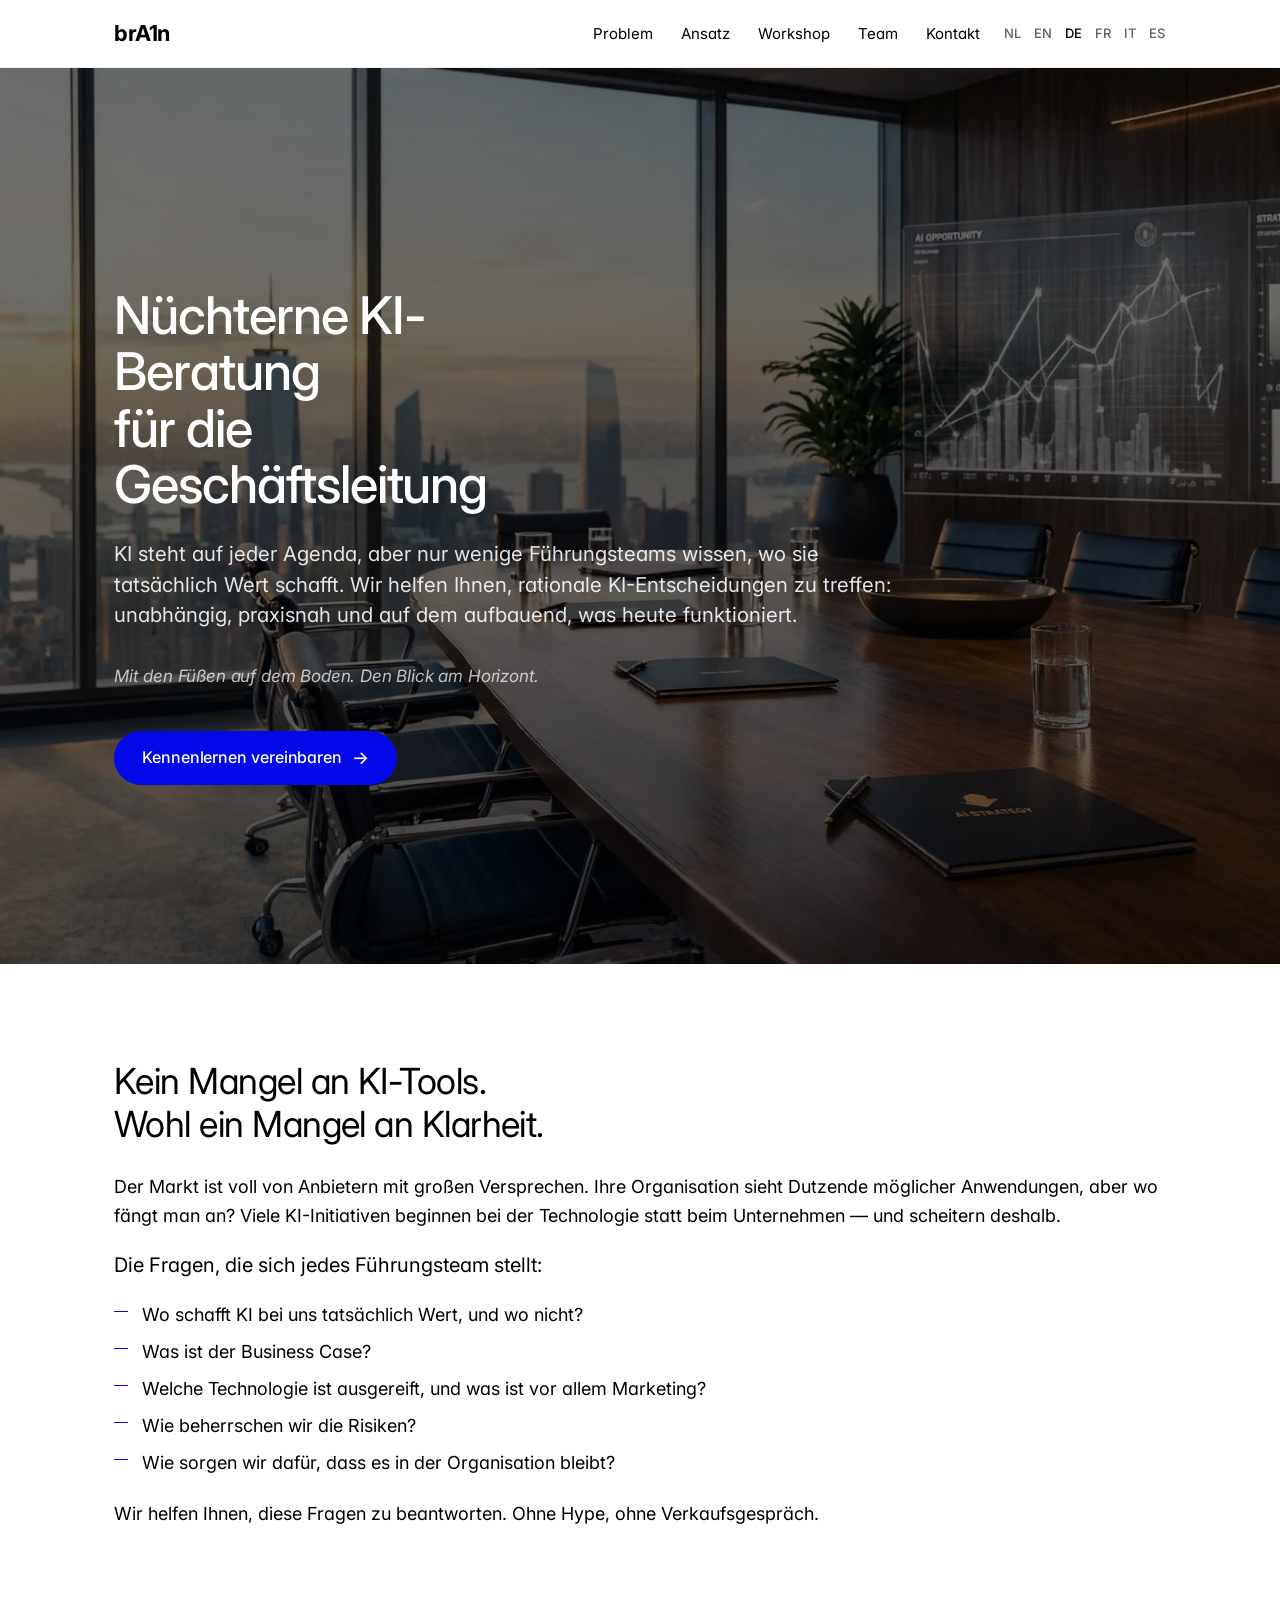
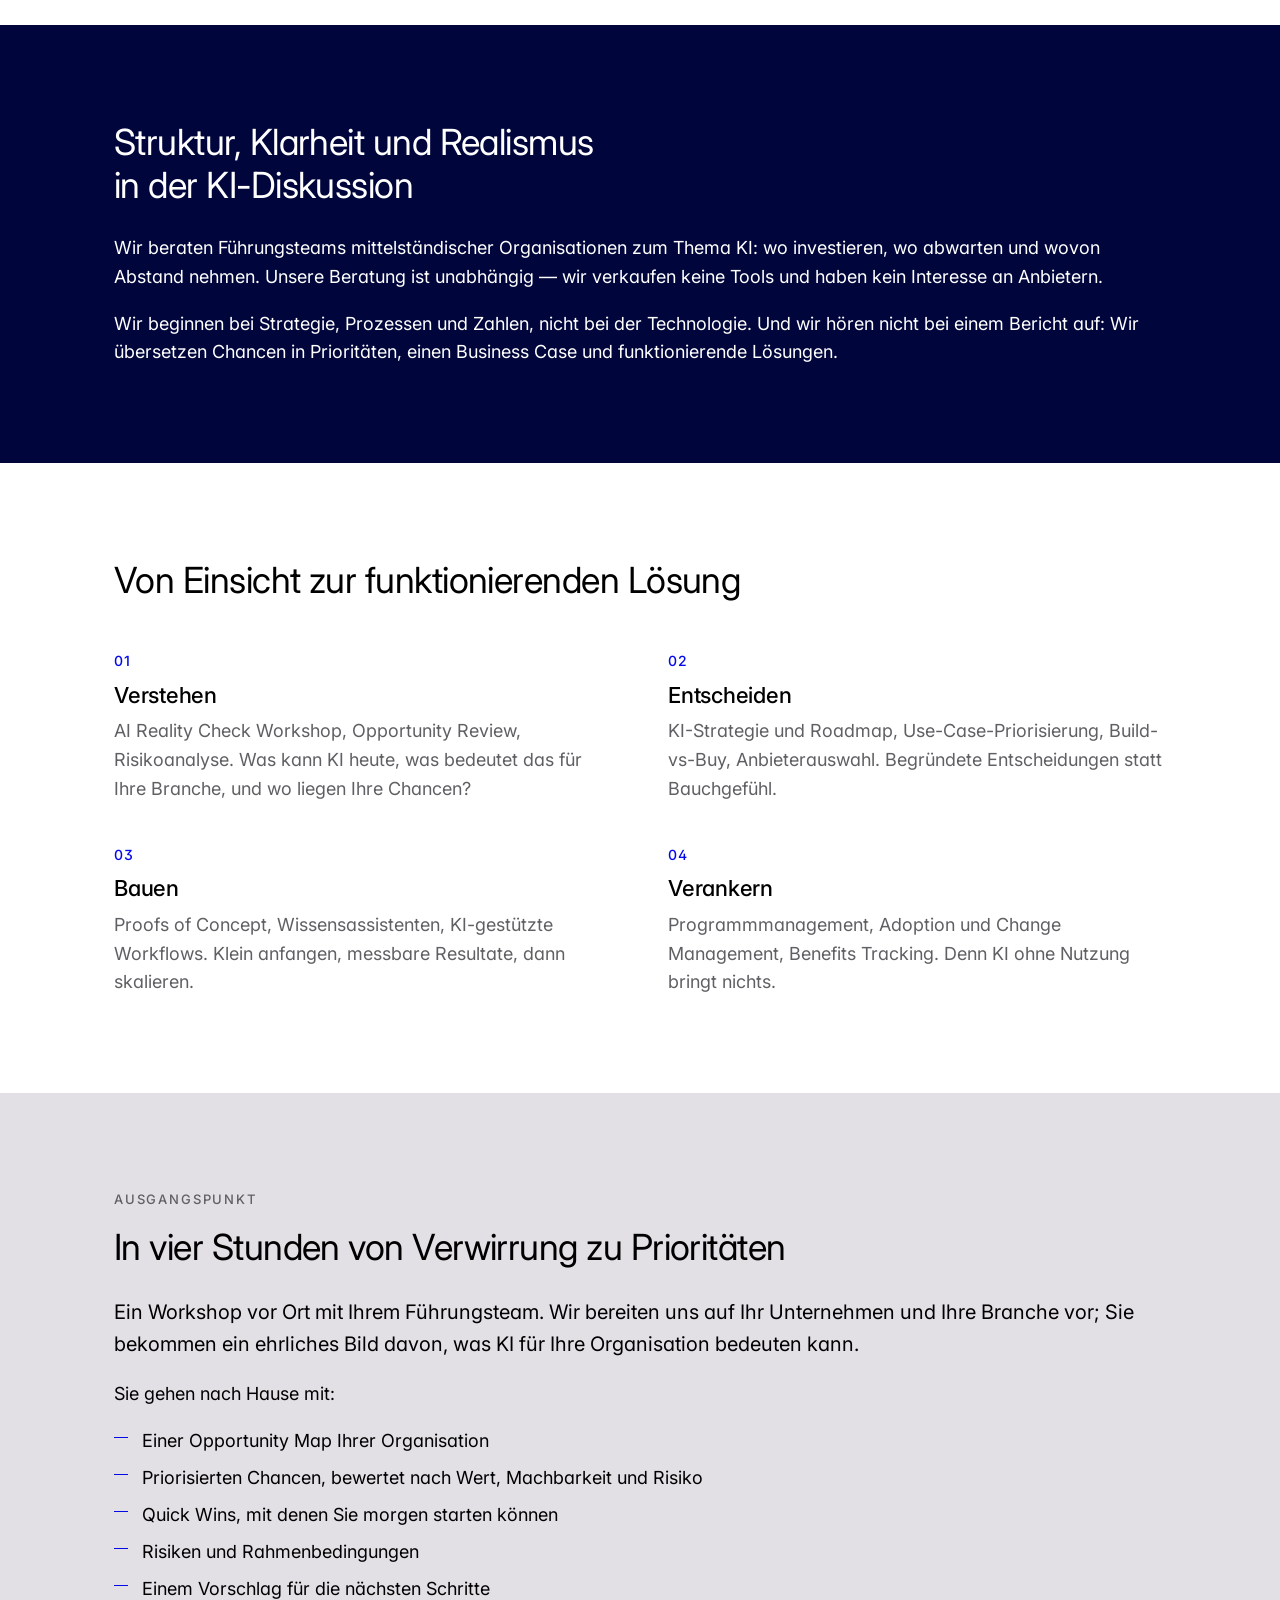
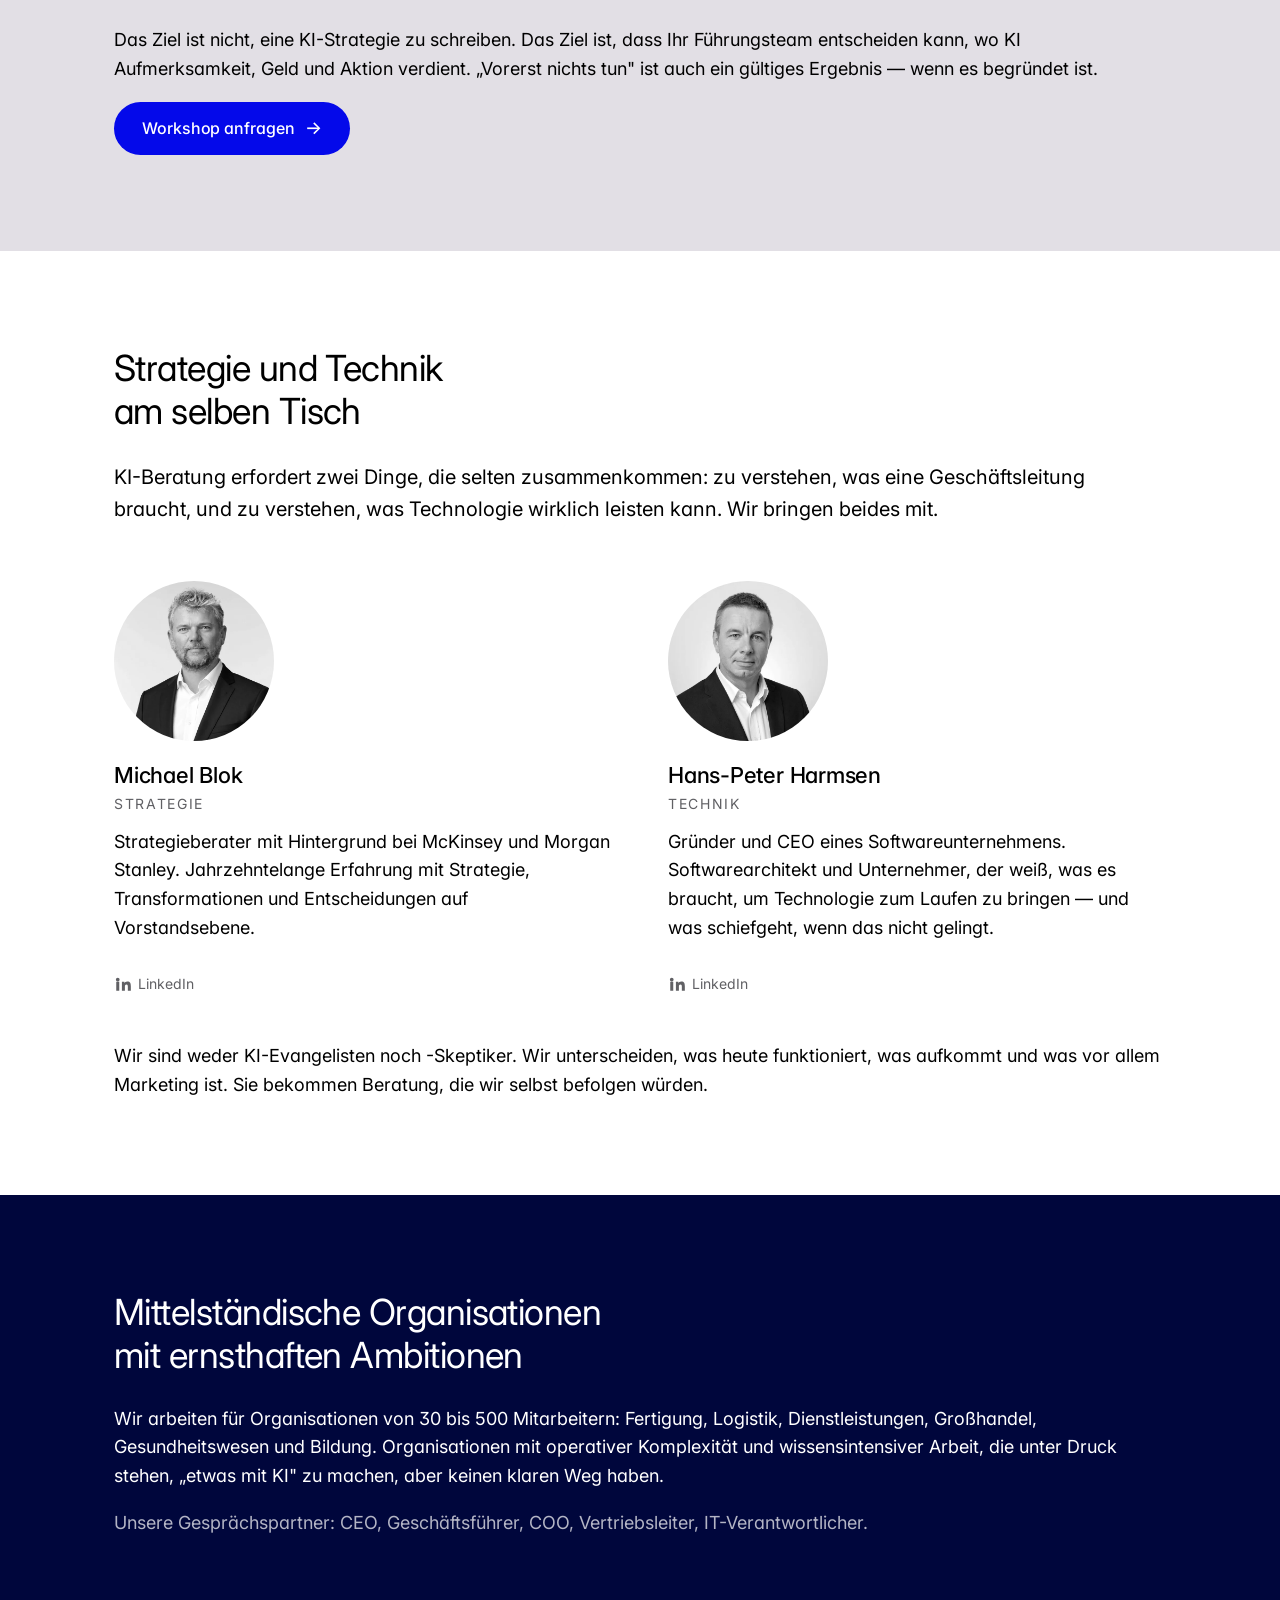
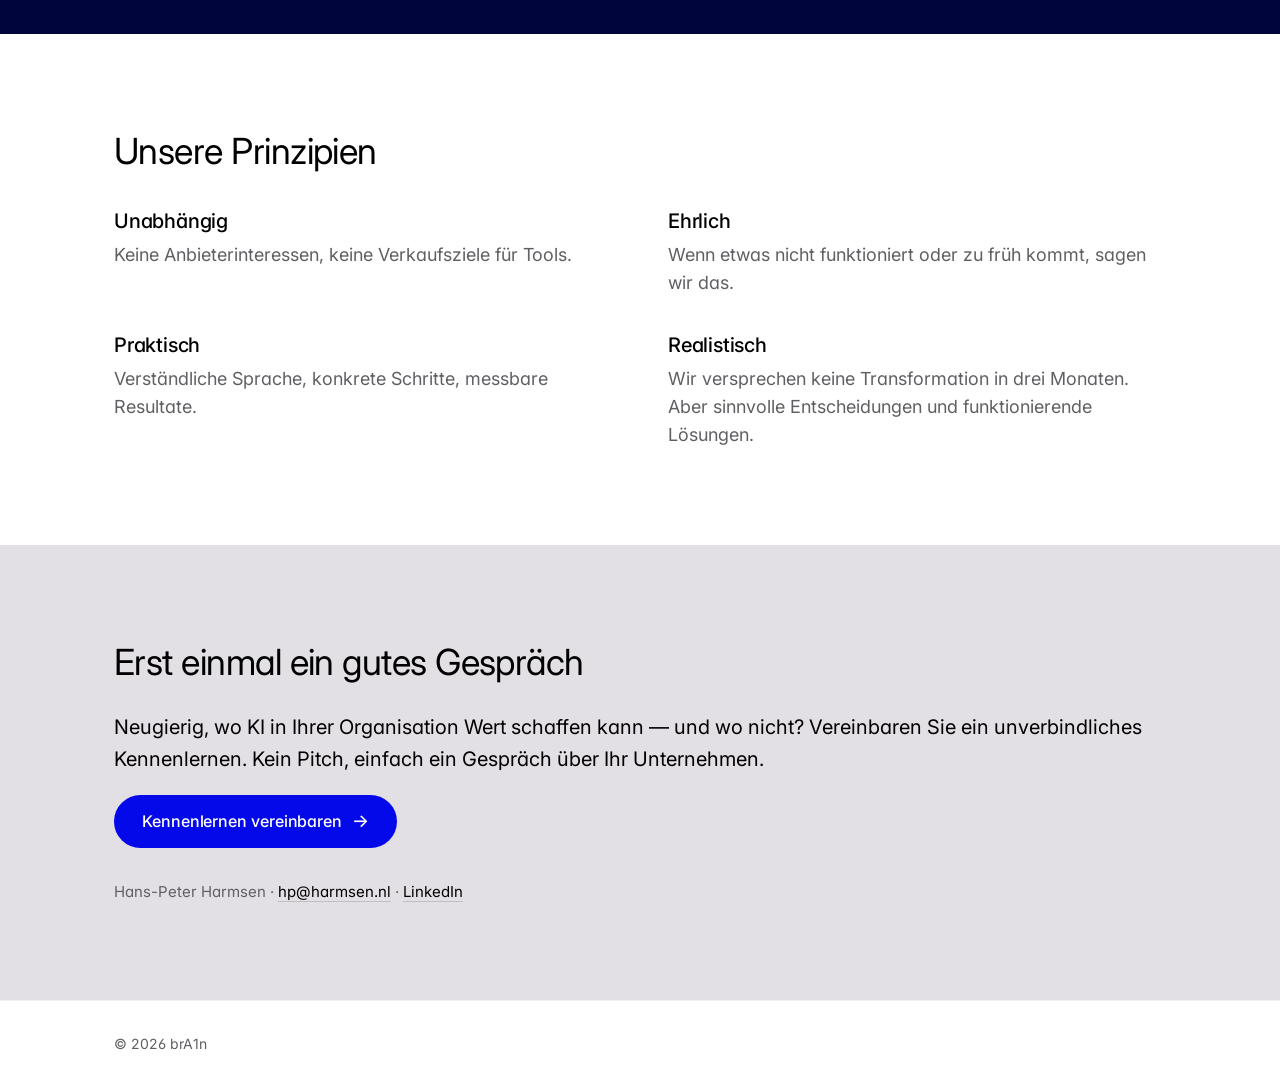
==== de/index.html @ b3b902a4 "i18n: voeg DE, FR, IT, ES talen toe - Vier nieuwe pagina's: /de/, /fr/, /it/, /es/ met volledige ver" ====
<!doctype html>
<html lang="de">
<head>
<meta charset="utf-8">
<meta name="viewport" content="width=device-width, initial-scale=1">
<title>brA1n — Nüchterne KI-Beratung für die Geschäftsleitung</title>
<meta name="description" content="brA1n hilft Führungsteams mittelständischer Organisationen, rationale KI-Entscheidungen zu treffen: unabhängig, praxisnah und auf dem aufbauend, was heute funktioniert.">

<meta property="og:title" content="brA1n — Nüchterne KI-Beratung für die Geschäftsleitung">
<meta property="og:description" content="Unabhängige KI-Beratung für mittelständische Organisationen. Mit den Füßen auf dem Boden. Den Blick am Horizont.">
<meta property="og:type" content="website">
<meta property="og:locale" content="de_DE">
<meta property="og:locale:alternate" content="nl_NL">
<meta property="og:locale:alternate" content="en_US">
<meta property="og:locale:alternate" content="fr_FR">
<meta property="og:locale:alternate" content="it_IT">
<meta property="og:locale:alternate" content="es_ES">
<link rel="canonical" href="https://hpharmsen.github.io/bra1n-website/de/">
<link rel="alternate" hreflang="nl" href="https://hpharmsen.github.io/bra1n-website/">
<link rel="alternate" hreflang="en" href="https://hpharmsen.github.io/bra1n-website/en/">
<link rel="alternate" hreflang="de" href="https://hpharmsen.github.io/bra1n-website/de/">
<link rel="alternate" hreflang="fr" href="https://hpharmsen.github.io/bra1n-website/fr/">
<link rel="alternate" hreflang="it" href="https://hpharmsen.github.io/bra1n-website/it/">
<link rel="alternate" hreflang="es" href="https://hpharmsen.github.io/bra1n-website/es/">
<link rel="alternate" hreflang="x-default" href="https://hpharmsen.github.io/bra1n-website/">

<link rel="preconnect" href="https://fonts.googleapis.com">
<link rel="preconnect" href="https://fonts.gstatic.com" crossorigin>
<link href="https://fonts.googleapis.com/css2?family=Inter:wght@400;500;700&display=swap" rel="stylesheet">

<link rel="stylesheet" href="../assets/css/style.css">
<link rel="icon" type="image/svg+xml" href="../assets/img/favicon.svg">
</head>
<body>

<header class="nav">
  <div class="nav__inner">
    <a class="nav__brand" href="#top">brA1n</a>
    <nav class="nav__links" aria-label="Hauptmenü">
      <a href="#problem">Problem</a>
      <a href="#ansatz">Ansatz</a>
      <a href="#workshop">Workshop</a>
      <a href="#team">Team</a>
      <a href="#kontakt">Kontakt</a>
    </nav>
    <div class="nav__lang" aria-label="Sprache">
      <a href="../">NL</a>
      <a href="../en/">EN</a>
      <span aria-current="true">DE</span>
      <a href="../fr/">FR</a>
      <a href="../it/">IT</a>
      <a href="../es/">ES</a>
    </div>
  </div>
</header>

<main id="top">

  <section class="hero">
    <picture class="hero__bg">
      <source srcset="../assets/img/hero.webp" type="image/webp">
      <img src="../assets/img/hero.jpg" alt="Boardroom mit Blick über die Stadt und KI-Dashboards an der Wand" fetchpriority="high">
    </picture>
    <div class="container">
      <h1 class="hero__title">Nüchterne KI-Beratung<br>für die Geschäftsleitung</h1>
      <p class="hero__lede">KI steht auf jeder Agenda, aber nur wenige Führungsteams wissen, wo sie tatsächlich Wert schafft. Wir helfen Ihnen, rationale KI-Entscheidungen zu treffen: unabhängig, praxisnah und auf dem aufbauend, was heute funktioniert.</p>
      <p class="hero__slogan"><em>Mit den Füßen auf dem Boden. Den Blick am Horizont.</em></p>
      <a class="btn btn--primary" href="mailto:hp@harmsen.nl?subject=Kennenlernen%20%C3%BCber%20brA1n%20Website">Kennenlernen vereinbaren</a>
    </div>
  </section>

  <section id="problem" class="section">
    <div class="container">
      <h2>Kein Mangel an KI-Tools.<br>Wohl ein Mangel an Klarheit.</h2>
      <p>Der Markt ist voll von Anbietern mit großen Versprechen. Ihre Organisation sieht Dutzende möglicher Anwendungen, aber wo fängt man an? Viele KI-Initiativen beginnen bei der Technologie statt beim Unternehmen — und scheitern deshalb.</p>
      <p class="lead">Die Fragen, die sich jedes Führungsteam stellt:</p>
      <ul class="check-list">
        <li>Wo schafft KI bei uns tatsächlich Wert, und wo nicht?</li>
        <li>Was ist der Business Case?</li>
        <li>Welche Technologie ist ausgereift, und was ist vor allem Marketing?</li>
        <li>Wie beherrschen wir die Risiken?</li>
        <li>Wie sorgen wir dafür, dass es in der Organisation bleibt?</li>
      </ul>
      <p>Wir helfen Ihnen, diese Fragen zu beantworten. Ohne Hype, ohne Verkaufsgespräch.</p>
    </div>
  </section>

  <section class="section section--dark">
    <div class="container">
      <h2>Struktur, Klarheit und Realismus<br>in der KI-Diskussion</h2>
      <p>Wir beraten Führungsteams mittelständischer Organisationen zum Thema KI: wo investieren, wo abwarten und wovon Abstand nehmen. Unsere Beratung ist unabhängig — wir verkaufen keine Tools und haben kein Interesse an Anbietern.</p>
      <p>Wir beginnen bei Strategie, Prozessen und Zahlen, nicht bei der Technologie. Und wir hören nicht bei einem Bericht auf: Wir übersetzen Chancen in Prioritäten, einen Business Case und funktionierende Lösungen.</p>
    </div>
  </section>

  <section id="ansatz" class="section">
    <div class="container">
      <h2>Von Einsicht zur funktionierenden Lösung</h2>
      <div class="phases">
        <div class="phase">
          <div class="phase__num">01</div>
          <h3>Verstehen</h3>
          <p>AI Reality Check Workshop, Opportunity Review, Risikoanalyse. Was kann KI heute, was bedeutet das für Ihre Branche, und wo liegen Ihre Chancen?</p>
        </div>
        <div class="phase">
          <div class="phase__num">02</div>
          <h3>Entscheiden</h3>
          <p>KI-Strategie und Roadmap, Use-Case-Priorisierung, Build-vs-Buy, Anbieterauswahl. Begründete Entscheidungen statt Bauchgefühl.</p>
        </div>
        <div class="phase">
          <div class="phase__num">03</div>
          <h3>Bauen</h3>
          <p>Proofs of Concept, Wissensassistenten, KI-gestützte Workflows. Klein anfangen, messbare Resultate, dann skalieren.</p>
        </div>
        <div class="phase">
          <div class="phase__num">04</div>
          <h3>Verankern</h3>
          <p>Programmmanagement, Adoption und Change Management, Benefits Tracking. Denn KI ohne Nutzung bringt nichts.</p>
        </div>
      </div>
    </div>
  </section>

  <section id="workshop" class="section section--soft">
    <div class="container">
      <p class="eyebrow">Ausgangspunkt</p>
      <h2>In vier Stunden von Verwirrung zu Prioritäten</h2>
      <p class="lead">Ein Workshop vor Ort mit Ihrem Führungsteam. Wir bereiten uns auf Ihr Unternehmen und Ihre Branche vor; Sie bekommen ein ehrliches Bild davon, was KI für Ihre Organisation bedeuten kann.</p>
      <p>Sie gehen nach Hause mit:</p>
      <ul class="check-list">
        <li>Einer Opportunity Map Ihrer Organisation</li>
        <li>Priorisierten Chancen, bewertet nach Wert, Machbarkeit und Risiko</li>
        <li>Quick Wins, mit denen Sie morgen starten können</li>
        <li>Risiken und Rahmenbedingungen</li>
        <li>Einem Vorschlag für die nächsten Schritte</li>
      </ul>
      <p>Das Ziel ist nicht, eine KI-Strategie zu schreiben. Das Ziel ist, dass Ihr Führungsteam entscheiden kann, wo KI Aufmerksamkeit, Geld und Aktion verdient. „Vorerst nichts tun" ist auch ein gültiges Ergebnis — wenn es begründet ist.</p>
      <a class="btn btn--primary" href="mailto:hp@harmsen.nl?subject=AI%20Reality%20Check%20Workshop%20Anfrage">Workshop anfragen</a>
    </div>
  </section>

  <section id="team" class="section">
    <div class="container">
      <h2>Strategie und Technik<br>am selben Tisch</h2>
      <p class="lead">KI-Beratung erfordert zwei Dinge, die selten zusammenkommen: zu verstehen, was eine Geschäftsleitung braucht, und zu verstehen, was Technologie wirklich leisten kann. Wir bringen beides mit.</p>

      <div class="team">
        <article class="person">
          <picture>
            <source srcset="../assets/img/michael.webp" type="image/webp">
            <img src="../assets/img/michael.jpg" alt="Porträt von Michael Blok" loading="lazy" width="600" height="600">
          </picture>
          <h3>Michael Blok</h3>
          <p class="person__role">Strategie</p>
          <p>Strategieberater mit Hintergrund bei McKinsey und Morgan Stanley. Jahrzehntelange Erfahrung mit Strategie, Transformationen und Entscheidungen auf Vorstandsebene.</p>
          <a class="linkedin" href="https://www.linkedin.com/in/michael-b-5817b/" aria-label="LinkedIn von Michael Blok" rel="noopener">
            <svg viewBox="0 0 24 24" width="20" height="20" aria-hidden="true"><path fill="currentColor" d="M4.98 3.5a2.5 2.5 0 1 1 0 5 2.5 2.5 0 0 1 0-5zM3 9h4v12H3V9zm7 0h3.8v1.7h.06c.53-1 1.84-2.05 3.79-2.05 4.05 0 4.8 2.66 4.8 6.13V21h-4v-5.46c0-1.3-.02-2.97-1.81-2.97-1.82 0-2.1 1.42-2.1 2.88V21h-4V9z"/></svg>
            LinkedIn
          </a>
        </article>

        <article class="person">
          <picture>
            <source srcset="../assets/img/hp.webp" type="image/webp">
            <img src="../assets/img/hp.jpg" alt="Porträt von Hans-Peter Harmsen" loading="lazy" width="600" height="600">
          </picture>
          <h3>Hans-Peter Harmsen</h3>
          <p class="person__role">Technik</p>
          <p>Gründer und CEO eines Softwareunternehmens. Softwarearchitekt und Unternehmer, der weiß, was es braucht, um Technologie zum Laufen zu bringen — und was schiefgeht, wenn das nicht gelingt.</p>
          <a class="linkedin" href="https://www.linkedin.com/in/hpharmsen" aria-label="LinkedIn von Hans-Peter Harmsen" rel="noopener">
            <svg viewBox="0 0 24 24" width="20" height="20" aria-hidden="true"><path fill="currentColor" d="M4.98 3.5a2.5 2.5 0 1 1 0 5 2.5 2.5 0 0 1 0-5zM3 9h4v12H3V9zm7 0h3.8v1.7h.06c.53-1 1.84-2.05 3.79-2.05 4.05 0 4.8 2.66 4.8 6.13V21h-4v-5.46c0-1.3-.02-2.97-1.81-2.97-1.82 0-2.1 1.42-2.1 2.88V21h-4V9z"/></svg>
            LinkedIn
          </a>
        </article>
      </div>

      <p>Wir sind weder KI-Evangelisten noch -Skeptiker. Wir unterscheiden, was heute funktioniert, was aufkommt und was vor allem Marketing ist. Sie bekommen Beratung, die wir selbst befolgen würden.</p>
    </div>
  </section>

  <section class="section section--dark">
    <div class="container">
      <h2>Mittelständische Organisationen<br>mit ernsthaften Ambitionen</h2>
      <p>Wir arbeiten für Organisationen von 30 bis 500 Mitarbeitern: Fertigung, Logistik, Dienstleistungen, Großhandel, Gesundheitswesen und Bildung. Organisationen mit operativer Komplexität und wissensintensiver Arbeit, die unter Druck stehen, „etwas mit KI" zu machen, aber keinen klaren Weg haben.</p>
      <p class="muted">Unsere Gesprächspartner: CEO, Geschäftsführer, COO, Vertriebsleiter, IT-Verantwortlicher.</p>
    </div>
  </section>

  <section class="section">
    <div class="container">
      <h2>Unsere Prinzipien</h2>
      <dl class="principles">
        <div>
          <dt>Unabhängig</dt>
          <dd>Keine Anbieterinteressen, keine Verkaufsziele für Tools.</dd>
        </div>
        <div>
          <dt>Ehrlich</dt>
          <dd>Wenn etwas nicht funktioniert oder zu früh kommt, sagen wir das.</dd>
        </div>
        <div>
          <dt>Praktisch</dt>
          <dd>Verständliche Sprache, konkrete Schritte, messbare Resultate.</dd>
        </div>
        <div>
          <dt>Realistisch</dt>
          <dd>Wir versprechen keine Transformation in drei Monaten. Aber sinnvolle Entscheidungen und funktionierende Lösungen.</dd>
        </div>
      </dl>
    </div>
  </section>

  <section id="kontakt" class="section section--soft">
    <div class="container">
      <h2>Erst einmal ein gutes Gespräch</h2>
      <p class="lead">Neugierig, wo KI in Ihrer Organisation Wert schaffen kann — und wo nicht? Vereinbaren Sie ein unverbindliches Kennenlernen. Kein Pitch, einfach ein Gespräch über Ihr Unternehmen.</p>
      <a class="btn btn--primary" href="mailto:hp@harmsen.nl?subject=Kennenlernen%20%C3%BCber%20brA1n%20Website">Kennenlernen vereinbaren</a>
      <p class="contact-line">
        Hans-Peter Harmsen
        · <a href="mailto:hp@harmsen.nl">hp@harmsen.nl</a>
        · <a href="https://www.linkedin.com/in/hpharmsen" rel="noopener">LinkedIn</a>
      </p>
    </div>
  </section>

</main>

<footer class="footer">
  <div class="container">
    <span>&copy; <span id="year">2026</span> brA1n</span>
  </div>
</footer>

<script src="../assets/js/main.js" defer></script>
</body>
</html>
---- assets/css/style.css ----
/* === Tokens (afgeleid uit keystone.ai) === */
:root {
  --surface: #ffffff;
  --surface-soft: #e2dfe5;
  --surface-dark: #00063c;
  --surface-accent-soft: #e5eafa;

  --text: #000000;
  --text-subtle: #606064;
  --text-weak: #8e8e91;
  --text-on-dark: #ffffff;

  --accent: #0409ea;
  --accent-hover: #00063c;

  --container-max: 1100px;
  --gutter: 24px;
  --section-vpad: 96px;
  --section-vpad-mobile: 56px;
}

/* === Reset === */
*, *::before, *::after { box-sizing: border-box; }
html { -webkit-text-size-adjust: 100%; scroll-behavior: smooth; scroll-padding-top: 80px; overflow-x: hidden; }
body { margin: 0; overflow-x: hidden; }
img, picture, svg { display: block; max-width: 100%; height: auto; }
a { color: inherit; }
ul, dl { margin: 0; padding: 0; }
ul { list-style: none; }

/* === Base typografie === */
body {
  font-family: "Inter", system-ui, -apple-system, "Segoe UI", Roboto, sans-serif;
  font-size: 18px;
  line-height: 1.6;
  color: var(--text);
  background: var(--surface);
  font-feature-settings: "ss01", "cv11";
  -webkit-font-smoothing: antialiased;
  text-rendering: optimizeLegibility;
}

h1, h2, h3 {
  margin: 0 0 .5em;
  letter-spacing: -0.01em;
}

h1 {
  font-size: clamp(36px, 5.2vw, 52px);
  line-height: 1.08;
  font-weight: 500;
  letter-spacing: -0.02em;
}

h2 {
  font-size: clamp(28px, 3.4vw, 36px);
  line-height: 1.2;
  font-weight: 400;
  letter-spacing: -0.015em;
  margin-bottom: .75em;
}

h3 {
  font-size: 22px;
  line-height: 1.3;
  font-weight: 500;
}

p { margin: 0 0 1em; }
p:last-child { margin-bottom: 0; }

.lead { font-size: 20px; color: var(--text); }
.muted { color: var(--text-subtle); }
.eyebrow {
  font-size: 13px;
  font-weight: 500;
  letter-spacing: .14em;
  text-transform: uppercase;
  color: var(--text-subtle);
  margin: 0 0 16px;
}

a { color: var(--accent); text-decoration: none; transition: color .15s ease; }
a:hover { color: var(--accent-hover); }
a:focus-visible { outline: 2px solid var(--accent); outline-offset: 3px; border-radius: 2px; }

/* === Layout === */
.container {
  max-width: var(--container-max);
  margin: 0 auto;
  padding: 0 var(--gutter);
}

/* === Nav === */
.nav {
  position: sticky;
  top: 0;
  background: rgba(255,255,255,0.92);
  backdrop-filter: saturate(160%) blur(10px);
  -webkit-backdrop-filter: saturate(160%) blur(10px);
  border-bottom: 1px solid rgba(0,0,0,0.06);
  z-index: 100;
}
.nav__inner {
  max-width: var(--container-max);
  margin: 0 auto;
  padding: 16px var(--gutter);
  display: flex;
  align-items: center;
  gap: 24px;
}
.nav__brand {
  font-size: 22px;
  font-weight: 700;
  color: var(--text);
  letter-spacing: -0.02em;
}
.nav__brand:hover { color: var(--accent); }
.nav__links {
  display: flex;
  gap: 28px;
  margin-left: auto;
  font-size: 15px;
}
.nav__links a {
  color: var(--text);
  font-weight: 400;
}
.nav__links a:hover { color: var(--accent); }
.nav__lang {
  display: flex;
  align-items: center;
  gap: 12px;
  font-size: 13px;
  color: var(--text-subtle);
  font-weight: 500;
  letter-spacing: .04em;
}
.nav__lang [aria-current="true"] { color: var(--text); }
.nav__lang a { color: var(--text-subtle); }
.nav__lang a:hover { color: var(--accent); }

@media (max-width: 480px) {
  .nav__lang { gap: 8px; font-size: 12px; }
}

@media (max-width: 720px) {
  .nav__links { display: none; }
  .nav__lang { margin-left: auto; }
}

/* === Hero === */
.hero {
  position: relative;
  isolation: isolate;
  color: var(--text-on-dark);
  padding: clamp(140px, 18vw, 220px) 0 clamp(120px, 14vw, 180px);
  overflow: hidden;
  background: var(--surface-dark);
}
.hero__bg {
  position: absolute;
  inset: 0;
  z-index: -2;
  display: block;
}
.hero__bg img {
  width: 100%;
  height: 100%;
  object-fit: cover;
  display: block;
}
.hero::after {
  content: "";
  position: absolute;
  inset: 0;
  z-index: -1;
  background: linear-gradient(180deg, rgba(0,0,0,0.55) 0%, rgba(0,0,0,0.65) 100%);
}
.hero .container { position: relative; }
.hero__title {
  max-width: 14ch;
  color: var(--text-on-dark);
}
.hero__lede {
  font-size: clamp(18px, 1.6vw, 22px);
  line-height: 1.5;
  color: rgba(255,255,255,0.88);
  max-width: 60ch;
  margin-top: 24px;
}
.hero__slogan {
  font-size: 17px;
  color: rgba(255,255,255,0.72);
  margin-top: 32px;
}
.hero__slogan em {
  font-style: italic;
  letter-spacing: -0.01em;
}
.hero .btn { margin-top: 24px; }
.hero .btn--primary:hover {
  background: var(--text-on-dark);
  color: var(--surface-dark);
}

/* === Sections === */
.section {
  padding: var(--section-vpad) 0;
}
@media (max-width: 720px) {
  .section { padding: var(--section-vpad-mobile) 0; }
}

.section--soft {
  background: var(--surface-soft);
}
.section--dark {
  background: var(--surface-dark);
  color: var(--text-on-dark);
}
.section--dark .muted { color: rgba(255,255,255,0.7); }
.section--dark a { color: var(--text-on-dark); border-bottom: 1px solid rgba(255,255,255,0.4); }
.section--dark a:hover { color: var(--text-on-dark); border-bottom-color: var(--text-on-dark); }

/* === Buttons === */
.btn {
  display: inline-flex;
  align-items: center;
  gap: 10px;
  padding: 14px 28px;
  border-radius: 999px;
  font-size: 16px;
  font-weight: 500;
  letter-spacing: -0.005em;
  transition: background-color .15s ease, color .15s ease, transform .15s ease;
  white-space: nowrap;
}
.btn--primary {
  background: var(--accent);
  color: var(--text-on-dark);
}
.btn--primary:hover {
  background: var(--accent-hover);
  color: var(--text-on-dark);
  transform: translateY(-1px);
}
.btn::after {
  content: "→";
  font-size: 18px;
  line-height: 1;
}

/* === Lists === */
.check-list {
  margin: 16px 0 24px;
  display: grid;
  gap: 10px;
}
.check-list li {
  position: relative;
  padding-left: 28px;
  line-height: 1.5;
}
.check-list li::before {
  content: "";
  position: absolute;
  left: 0;
  top: .55em;
  width: 14px;
  height: 1.5px;
  background: var(--accent);
}
.section--dark .check-list li::before { background: var(--text-on-dark); }

/* === Phases === */
.phases {
  margin-top: 48px;
  display: grid;
  grid-template-columns: repeat(2, 1fr);
  gap: 40px 56px;
}
@media (max-width: 720px) {
  .phases { grid-template-columns: 1fr; gap: 32px; }
}
.phase__num {
  font-size: 14px;
  font-weight: 500;
  color: var(--accent);
  letter-spacing: .08em;
  margin-bottom: 8px;
}
.phase h3 { margin-bottom: 8px; }
.phase p { color: var(--text-subtle); }

/* === Team === */
.team {
  display: grid;
  grid-template-columns: 1fr 1fr;
  gap: 56px;
  margin: 56px 0 40px;
}
@media (max-width: 720px) {
  .team { grid-template-columns: 1fr; gap: 48px; }
}
.person picture { display: block; width: 160px; height: 160px; margin-bottom: 20px; }
.person img {
  width: 160px;
  height: 160px;
  border-radius: 50%;
  object-fit: cover;
  filter: grayscale(100%) contrast(1.02);
  transition: filter .25s ease;
}
.person:hover img { filter: grayscale(0%); }
.person h3 { margin-bottom: 4px; }
.person__role {
  color: var(--text-subtle);
  font-size: 14px;
  letter-spacing: .12em;
  text-transform: uppercase;
  margin-bottom: 12px;
}
.linkedin {
  display: inline-flex;
  align-items: center;
  gap: 6px;
  margin-top: 12px;
  font-size: 14px;
  color: var(--text-subtle);
}
.linkedin:hover { color: var(--accent); }
.linkedin svg { width: 18px; height: 18px; }

/* === Principles === */
.principles {
  margin-top: 32px;
  display: grid;
  grid-template-columns: repeat(2, 1fr);
  gap: 32px 56px;
}
@media (max-width: 720px) {
  .principles { grid-template-columns: 1fr; gap: 28px; }
}
.principles dt {
  font-weight: 500;
  font-size: 20px;
  margin-bottom: 4px;
  letter-spacing: -0.01em;
}
.principles dd {
  margin: 0;
  color: var(--text-subtle);
  line-height: 1.55;
}

/* === Contact line === */
.contact-line {
  margin-top: 32px;
  color: var(--text-subtle);
  font-size: 15px;
}
.contact-line a { color: var(--text); border-bottom: 1px solid rgba(0,0,0,0.15); }
.contact-line a:hover { color: var(--accent); border-bottom-color: var(--accent); }

/* === Footer === */
.footer {
  background: var(--surface);
  border-top: 1px solid rgba(0,0,0,0.06);
  padding: 32px 0;
  font-size: 14px;
  color: var(--text-subtle);
}
.footer .container {
  display: flex;
  justify-content: space-between;
  align-items: center;
  gap: 16px;
}
.footer a { color: var(--text-subtle); }
.footer a:hover { color: var(--accent); }

/* === Reduced motion === */
@media (prefers-reduced-motion: reduce) {
  *, *::before, *::after { animation: none !important; transition: none !important; scroll-behavior: auto !important; }
}
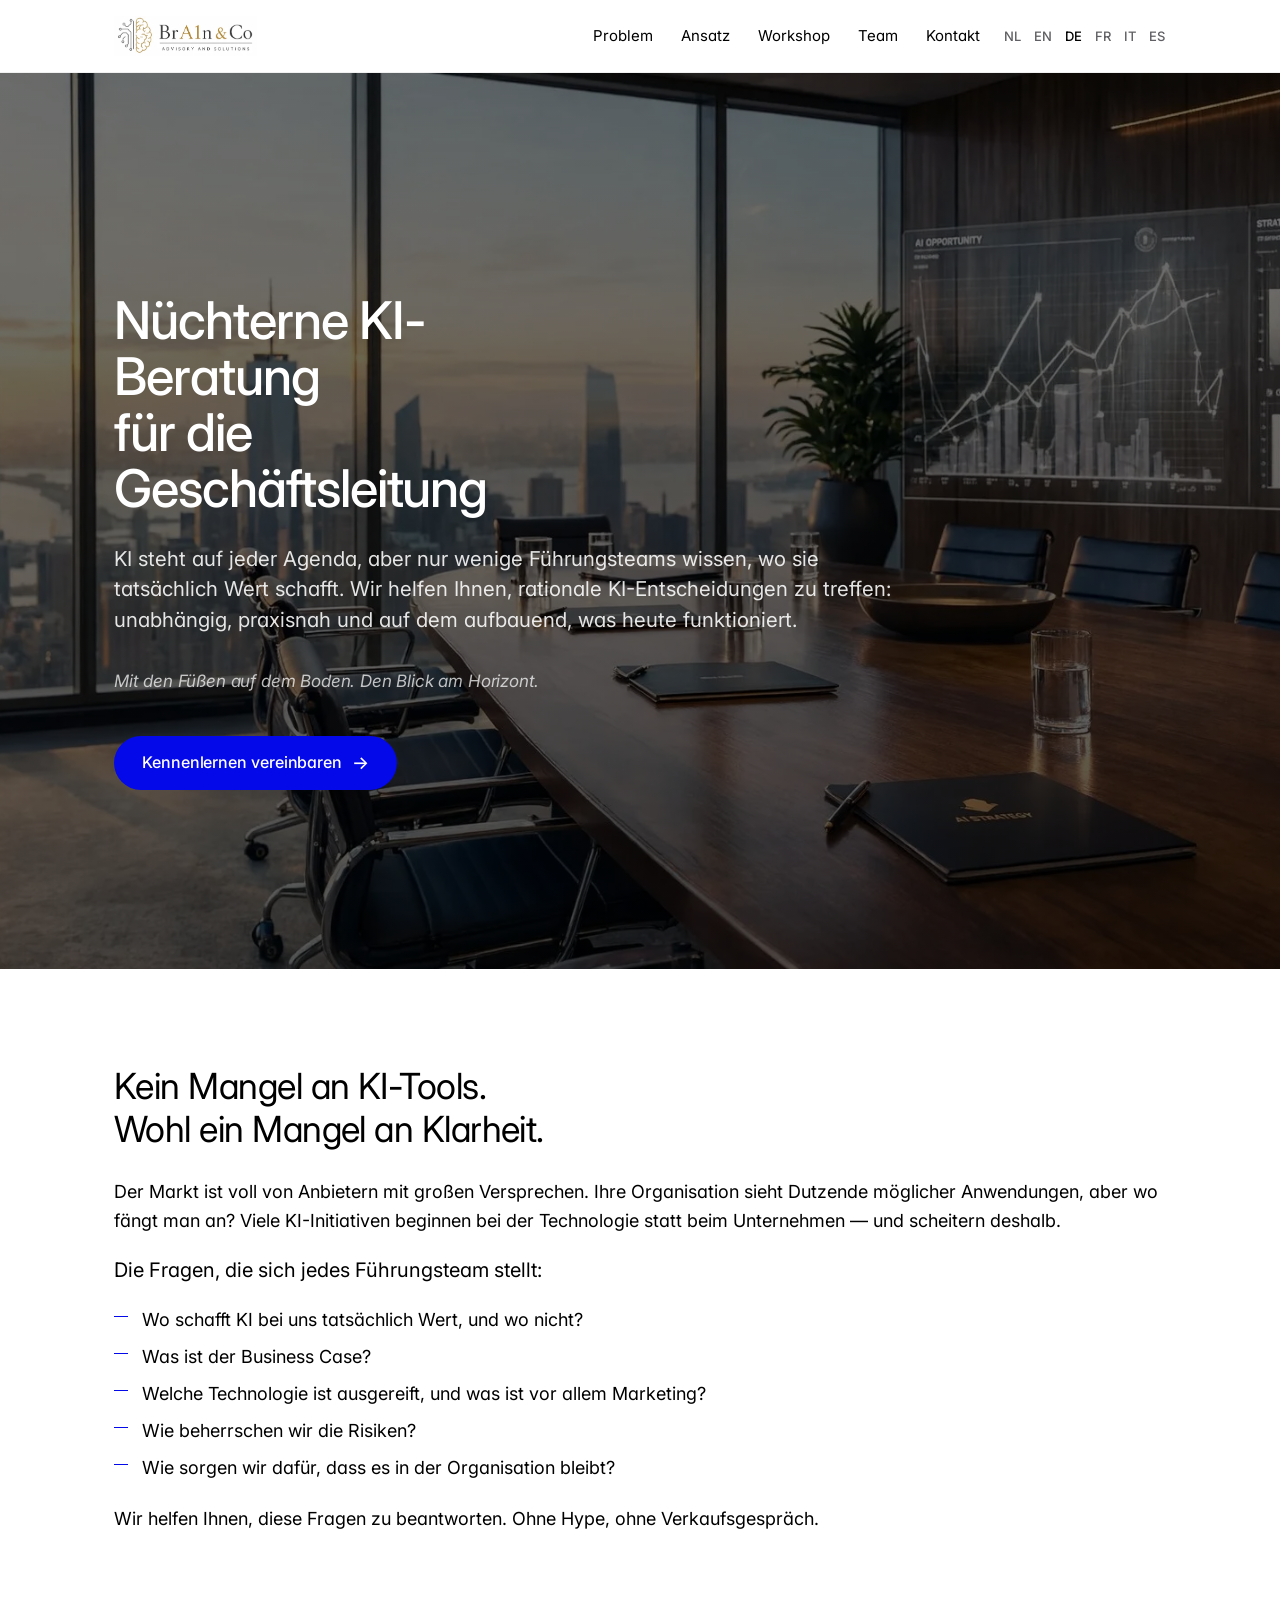
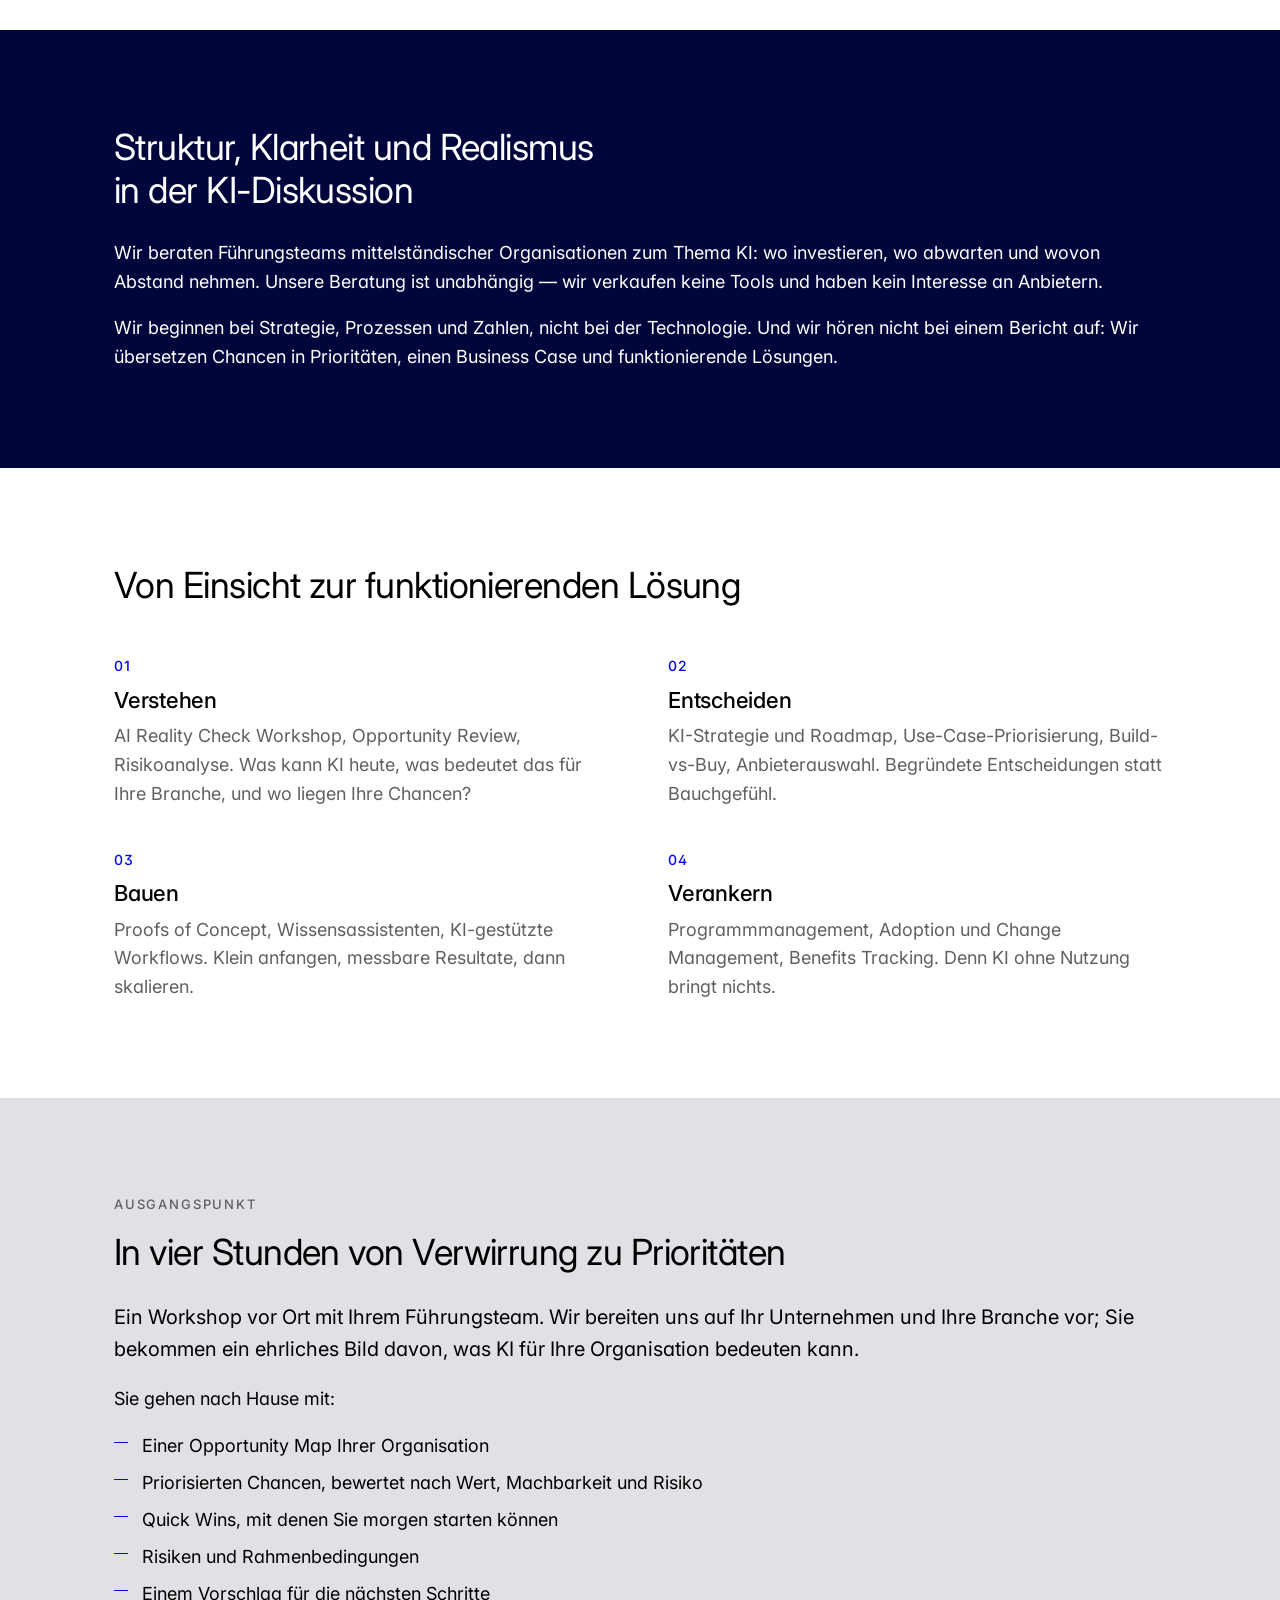
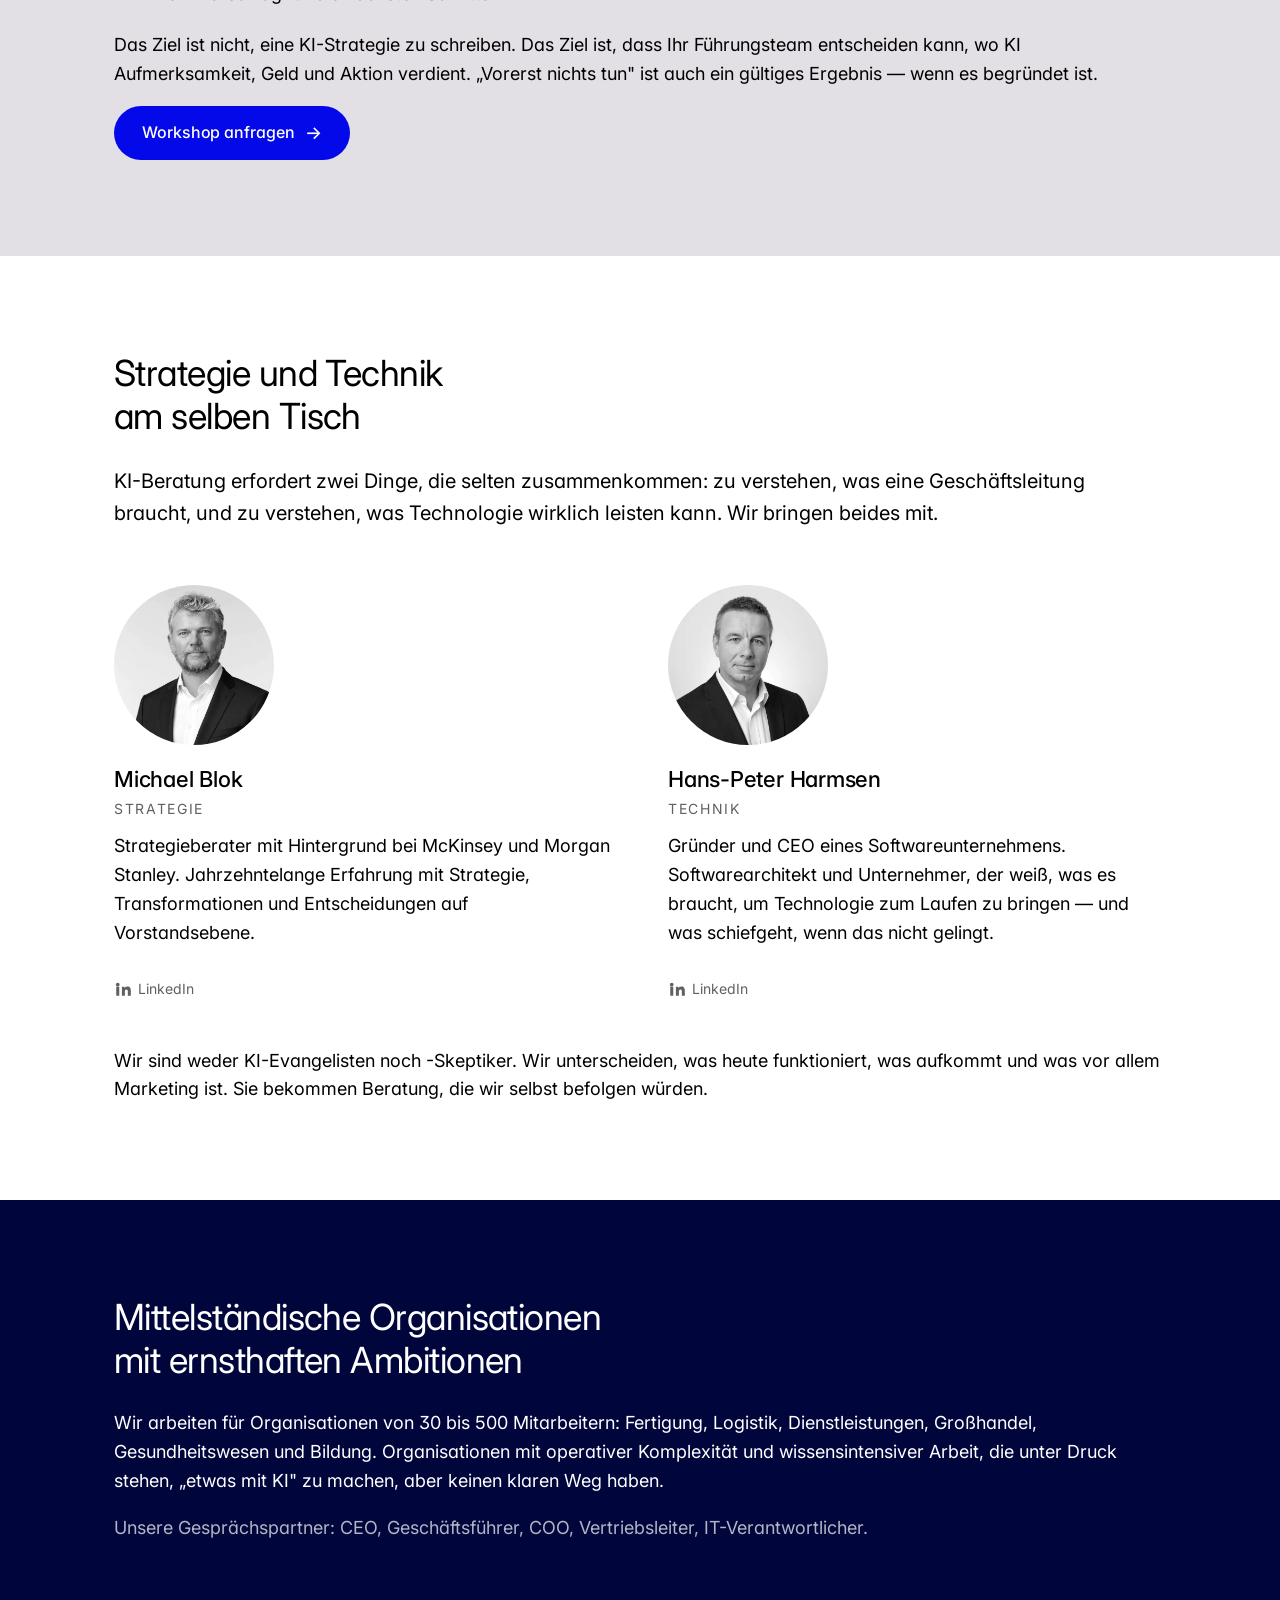
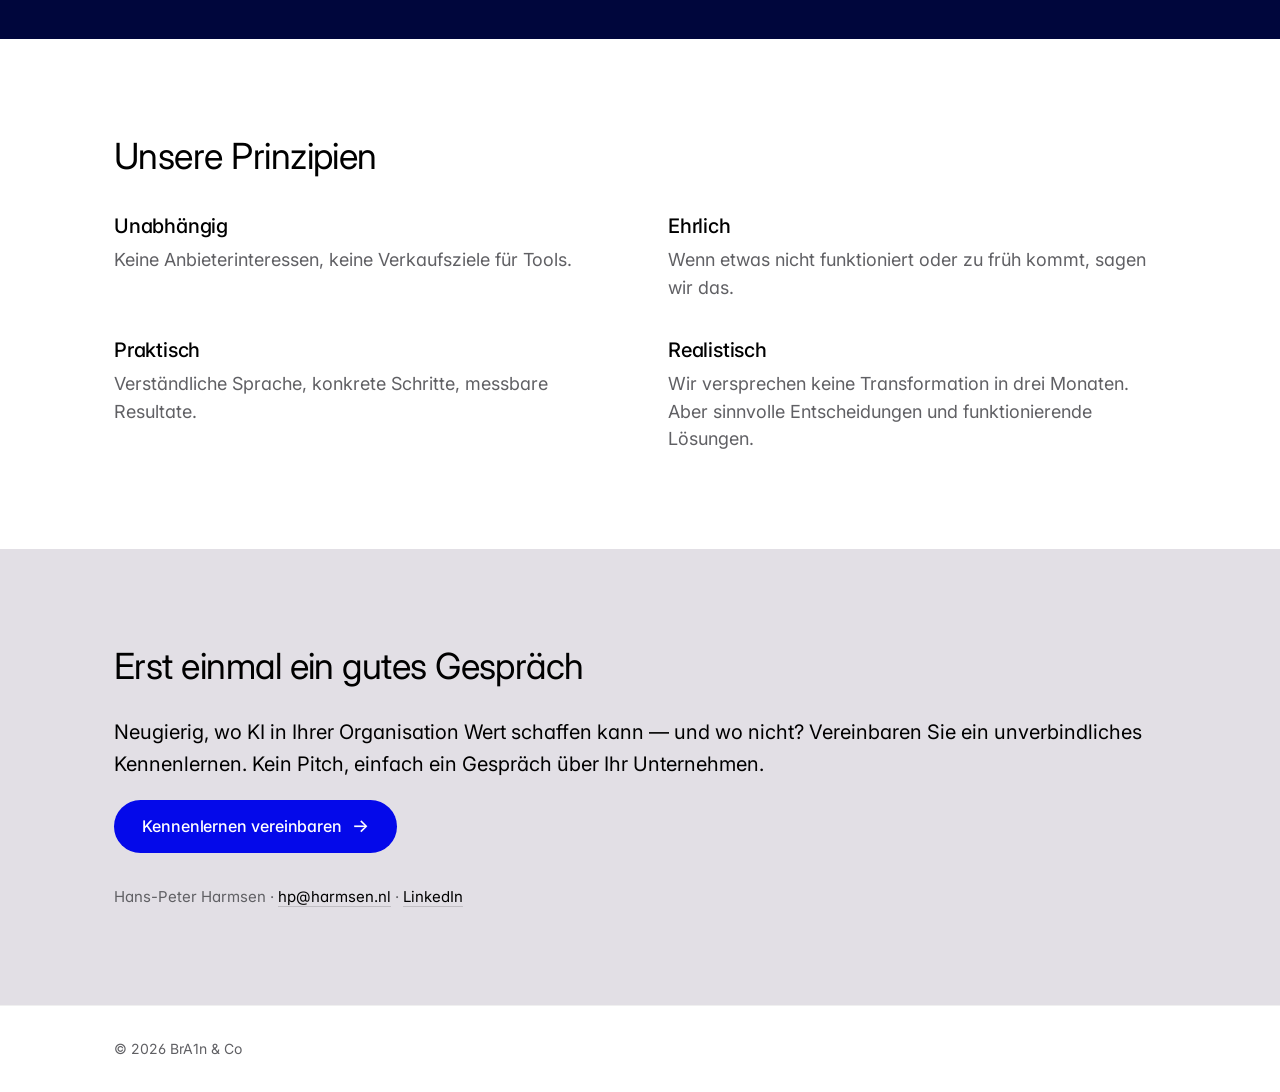
==== commit 0d2ce126: "Branding: BrA1n & Co met logo in nav - Naamwijziging brA1n -> BrA1n & Co in alle 6 talen, titles, OG" ====
--- a/de/index.html
+++ b/de/index.html
@@ -3,10 +3,10 @@
 <head>
 <meta charset="utf-8">
 <meta name="viewport" content="width=device-width, initial-scale=1">
-<title>brA1n — Nüchterne KI-Beratung für die Geschäftsleitung</title>
-<meta name="description" content="brA1n hilft Führungsteams mittelständischer Organisationen, rationale KI-Entscheidungen zu treffen: unabhängig, praxisnah und auf dem aufbauend, was heute funktioniert.">
-
-<meta property="og:title" content="brA1n — Nüchterne KI-Beratung für die Geschäftsleitung">
+<title>BrA1n &amp; Co — Nüchterne KI-Beratung für die Geschäftsleitung</title>
+<meta name="description" content="BrA1n &amp; Co hilft Führungsteams mittelständischer Organisationen, rationale KI-Entscheidungen zu treffen: unabhängig, praxisnah und auf dem aufbauend, was heute funktioniert.">
+
+<meta property="og:title" content="BrA1n &amp; Co — Nüchterne KI-Beratung für die Geschäftsleitung">
 <meta property="og:description" content="Unabhängige KI-Beratung für mittelständische Organisationen. Mit den Füßen auf dem Boden. Den Blick am Horizont.">
 <meta property="og:type" content="website">
 <meta property="og:locale" content="de_DE">
@@ -35,7 +35,12 @@
 
 <header class="nav">
   <div class="nav__inner">
-    <a class="nav__brand" href="#top">brA1n</a>
+    <a class="nav__brand" href="#top" aria-label="BrA1n &amp; Co — nach oben">
+      <picture>
+        <source srcset="../assets/img/logo.webp" type="image/webp">
+        <img src="../assets/img/logo.png" alt="BrA1n &amp; Co" height="40" width="143">
+      </picture>
+    </a>
     <nav class="nav__links" aria-label="Hauptmenü">
       <a href="#problem">Problem</a>
       <a href="#ansatz">Ansatz</a>
@@ -65,7 +70,7 @@
       <h1 class="hero__title">Nüchterne KI-Beratung<br>für die Geschäftsleitung</h1>
       <p class="hero__lede">KI steht auf jeder Agenda, aber nur wenige Führungsteams wissen, wo sie tatsächlich Wert schafft. Wir helfen Ihnen, rationale KI-Entscheidungen zu treffen: unabhängig, praxisnah und auf dem aufbauend, was heute funktioniert.</p>
       <p class="hero__slogan"><em>Mit den Füßen auf dem Boden. Den Blick am Horizont.</em></p>
-      <a class="btn btn--primary" href="mailto:hp@harmsen.nl?subject=Kennenlernen%20%C3%BCber%20brA1n%20Website">Kennenlernen vereinbaren</a>
+      <a class="btn btn--primary" href="mailto:hp@harmsen.nl?subject=Kennenlernen%20%C3%BCber%20BrA1n%20%26%20Co%20Website">Kennenlernen vereinbaren</a>
     </div>
   </section>
 
@@ -214,7 +219,7 @@
     <div class="container">
       <h2>Erst einmal ein gutes Gespräch</h2>
       <p class="lead">Neugierig, wo KI in Ihrer Organisation Wert schaffen kann — und wo nicht? Vereinbaren Sie ein unverbindliches Kennenlernen. Kein Pitch, einfach ein Gespräch über Ihr Unternehmen.</p>
-      <a class="btn btn--primary" href="mailto:hp@harmsen.nl?subject=Kennenlernen%20%C3%BCber%20brA1n%20Website">Kennenlernen vereinbaren</a>
+      <a class="btn btn--primary" href="mailto:hp@harmsen.nl?subject=Kennenlernen%20%C3%BCber%20BrA1n%20%26%20Co%20Website">Kennenlernen vereinbaren</a>
       <p class="contact-line">
         Hans-Peter Harmsen
         · <a href="mailto:hp@harmsen.nl">hp@harmsen.nl</a>
@@ -227,7 +232,7 @@
 
 <footer class="footer">
   <div class="container">
-    <span>&copy; <span id="year">2026</span> brA1n</span>
+    <span>&copy; <span id="year">2026</span> BrA1n &amp; Co</span>
   </div>
 </footer>
 
--- a/assets/css/style.css
+++ b/assets/css/style.css
@@ -110,12 +110,20 @@
   gap: 24px;
 }
 .nav__brand {
-  font-size: 22px;
-  font-weight: 700;
-  color: var(--text);
-  letter-spacing: -0.02em;
-}
-.nav__brand:hover { color: var(--accent); }
+  display: inline-flex;
+  align-items: center;
+  line-height: 0;
+}
+.nav__brand img, .nav__brand picture {
+  display: block;
+  height: 40px;
+  width: auto;
+}
+.nav__brand:hover { opacity: .82; }
+
+@media (max-width: 480px) {
+  .nav__brand img { height: 32px; }
+}
 .nav__links {
   display: flex;
   gap: 28px;
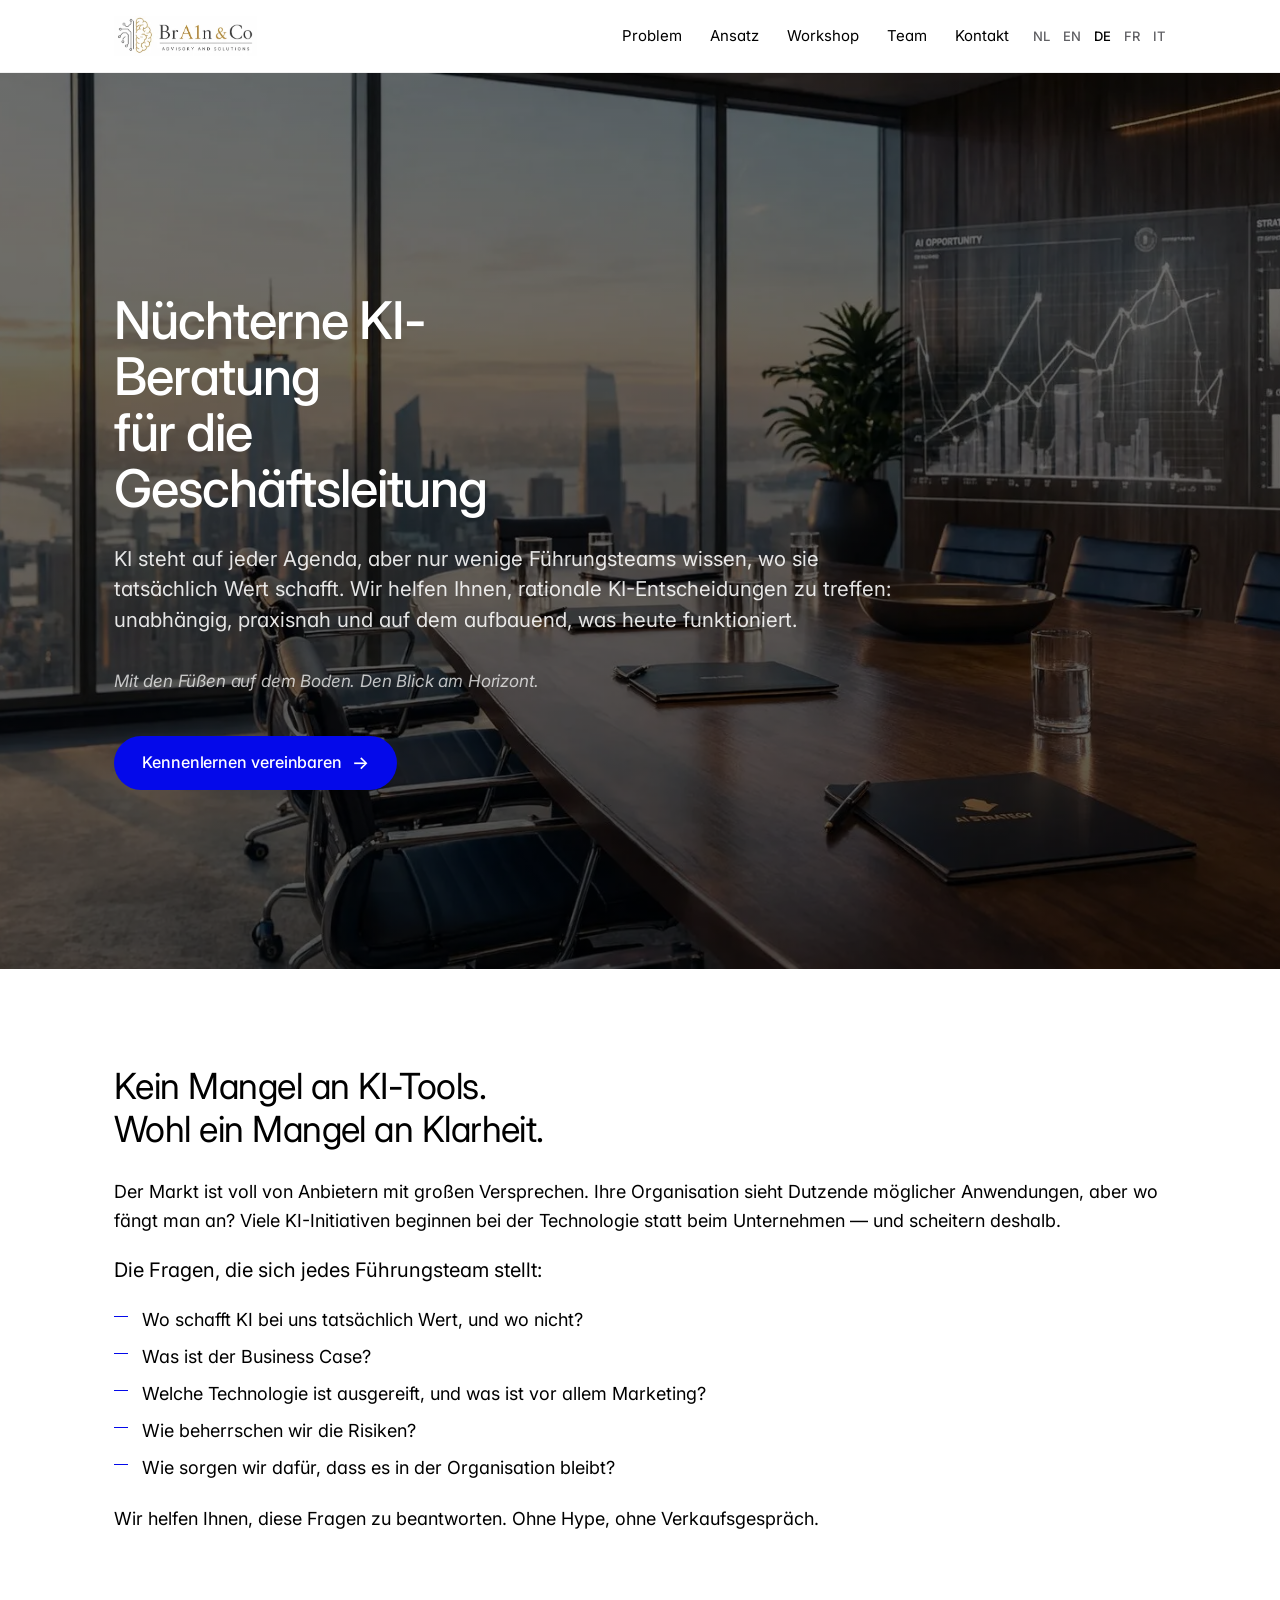
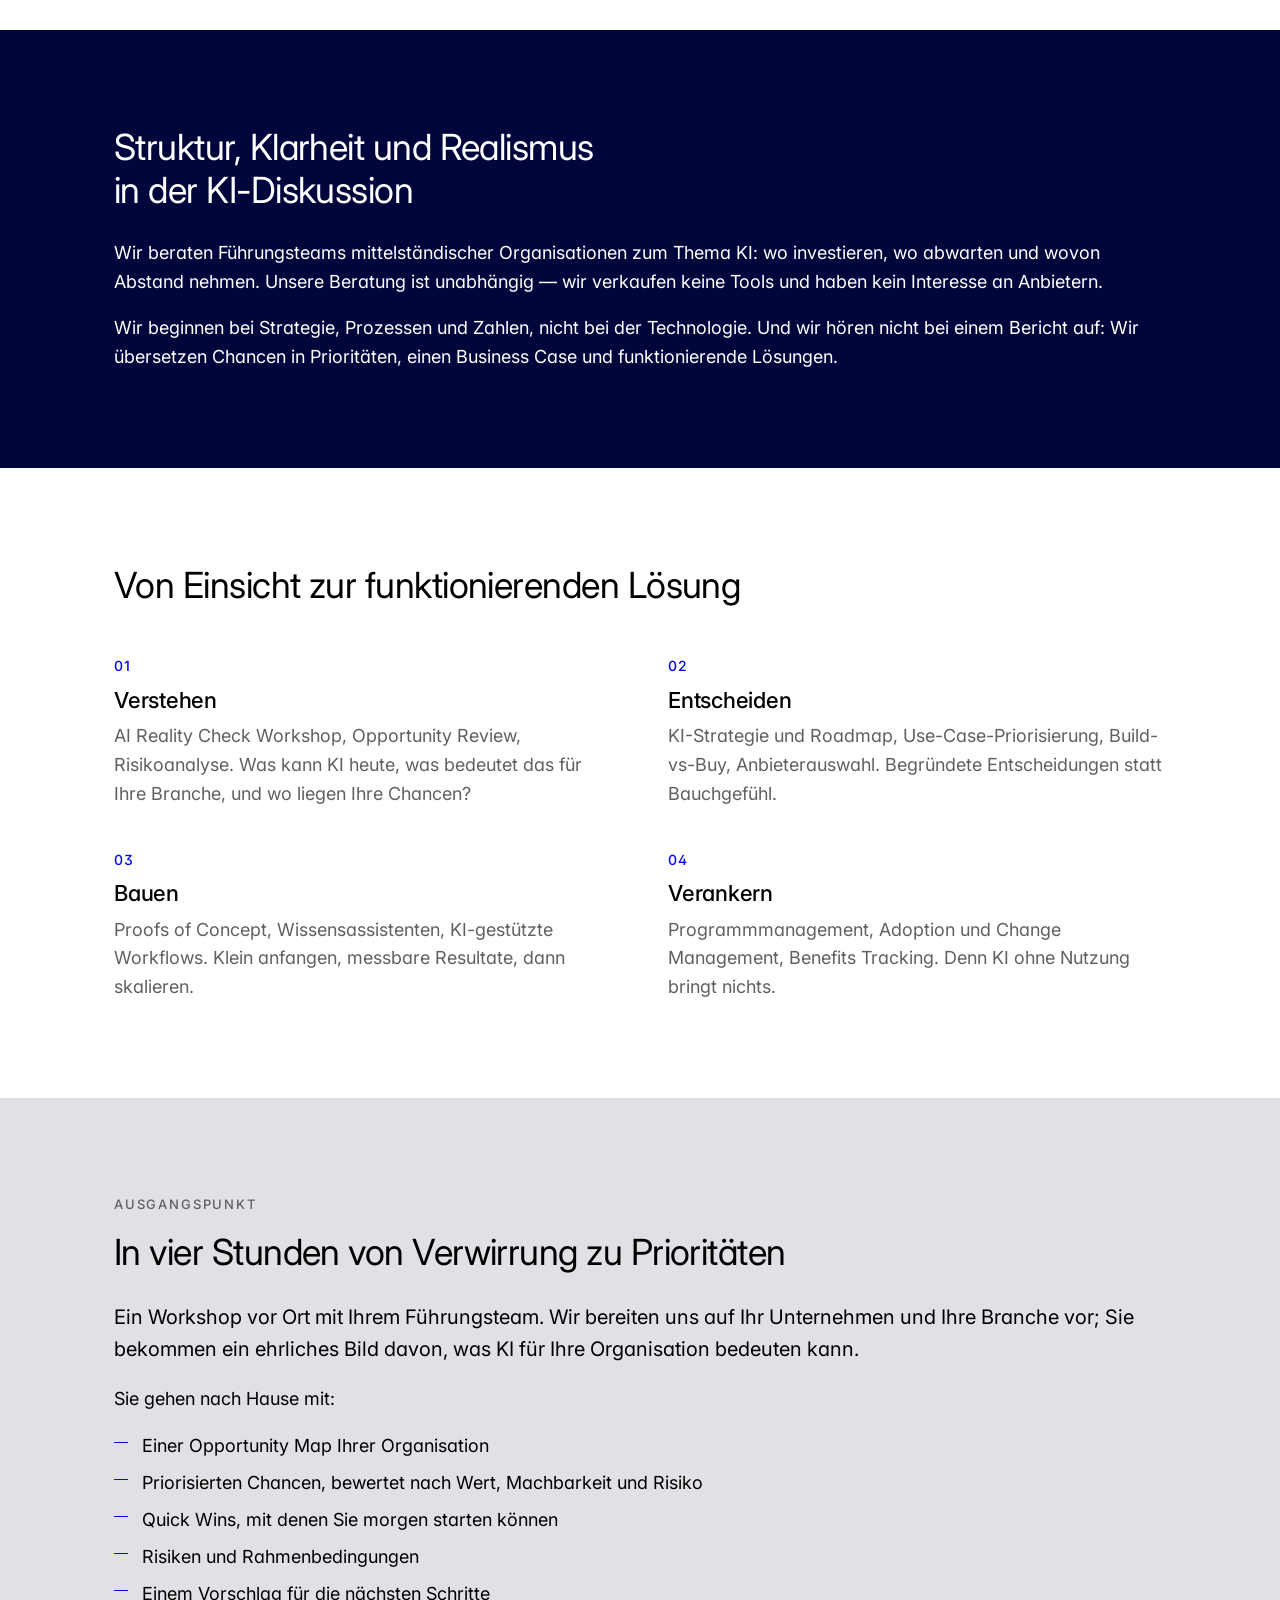
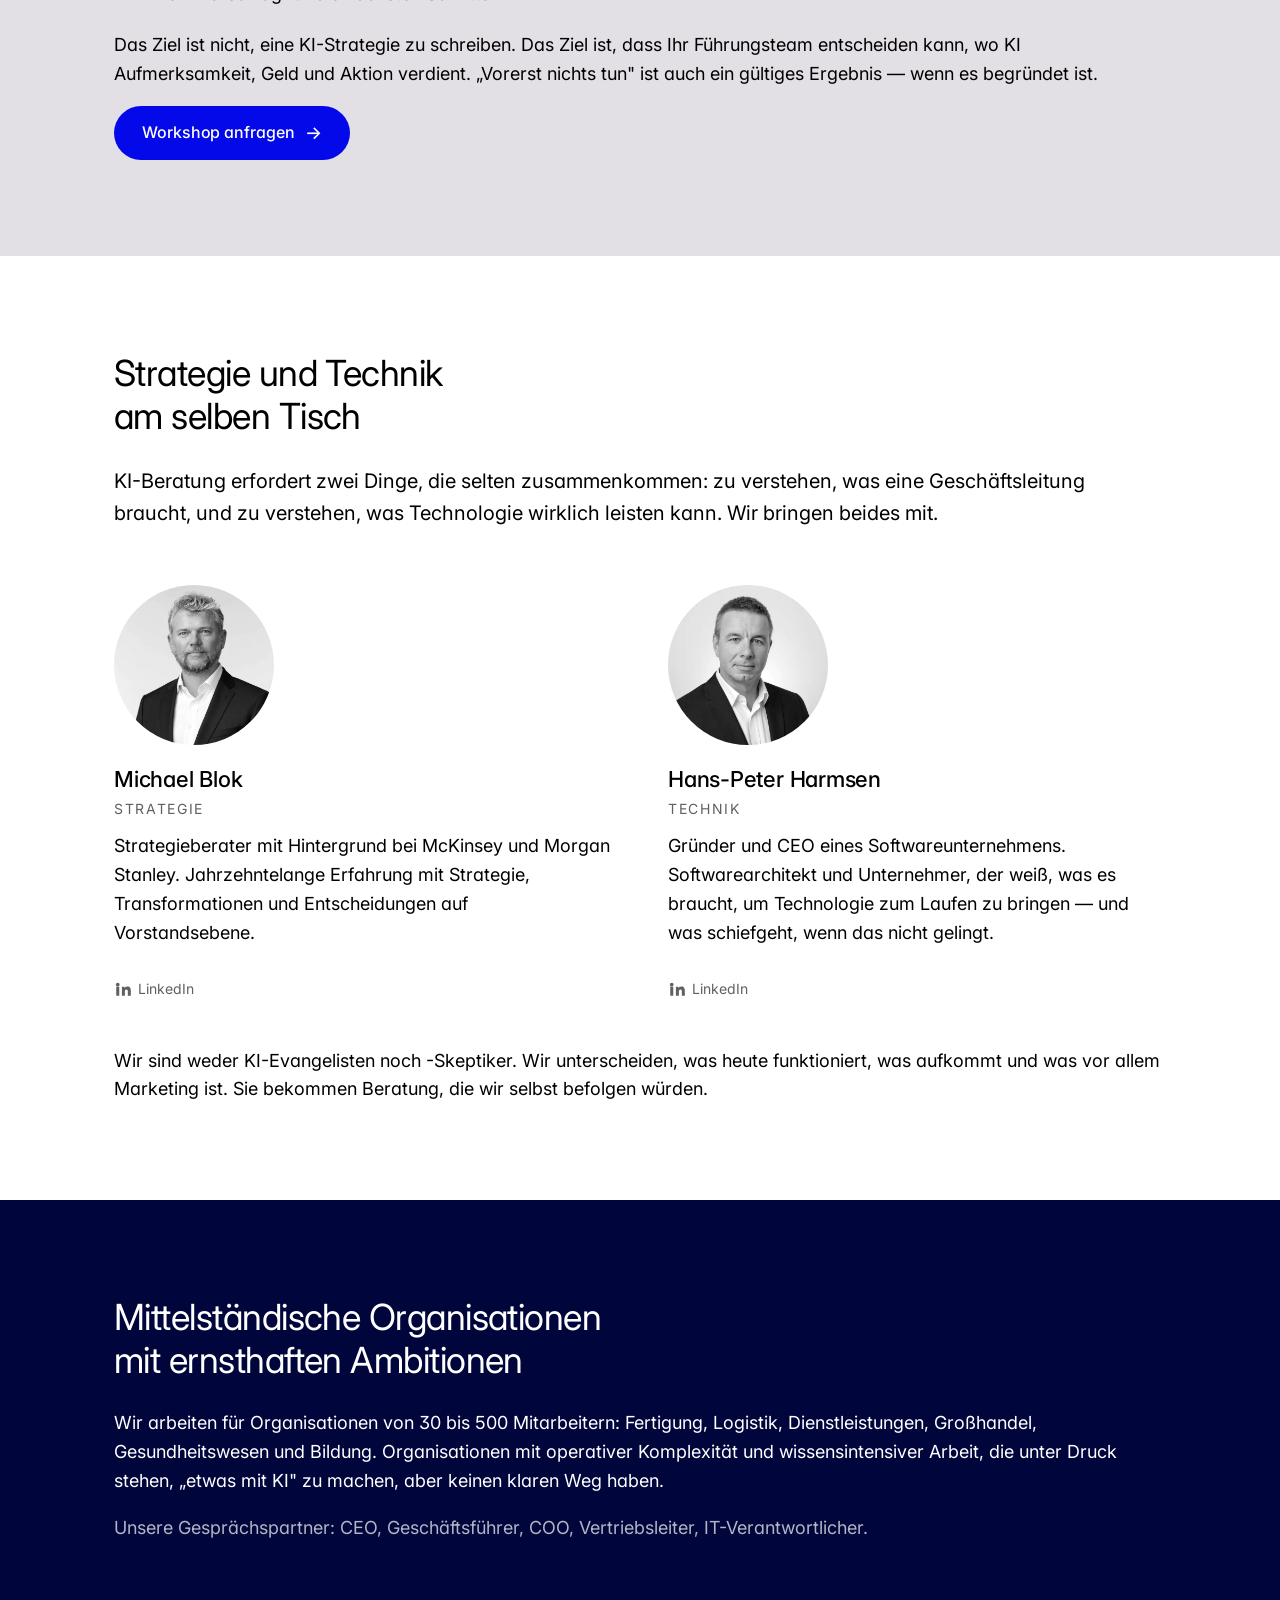
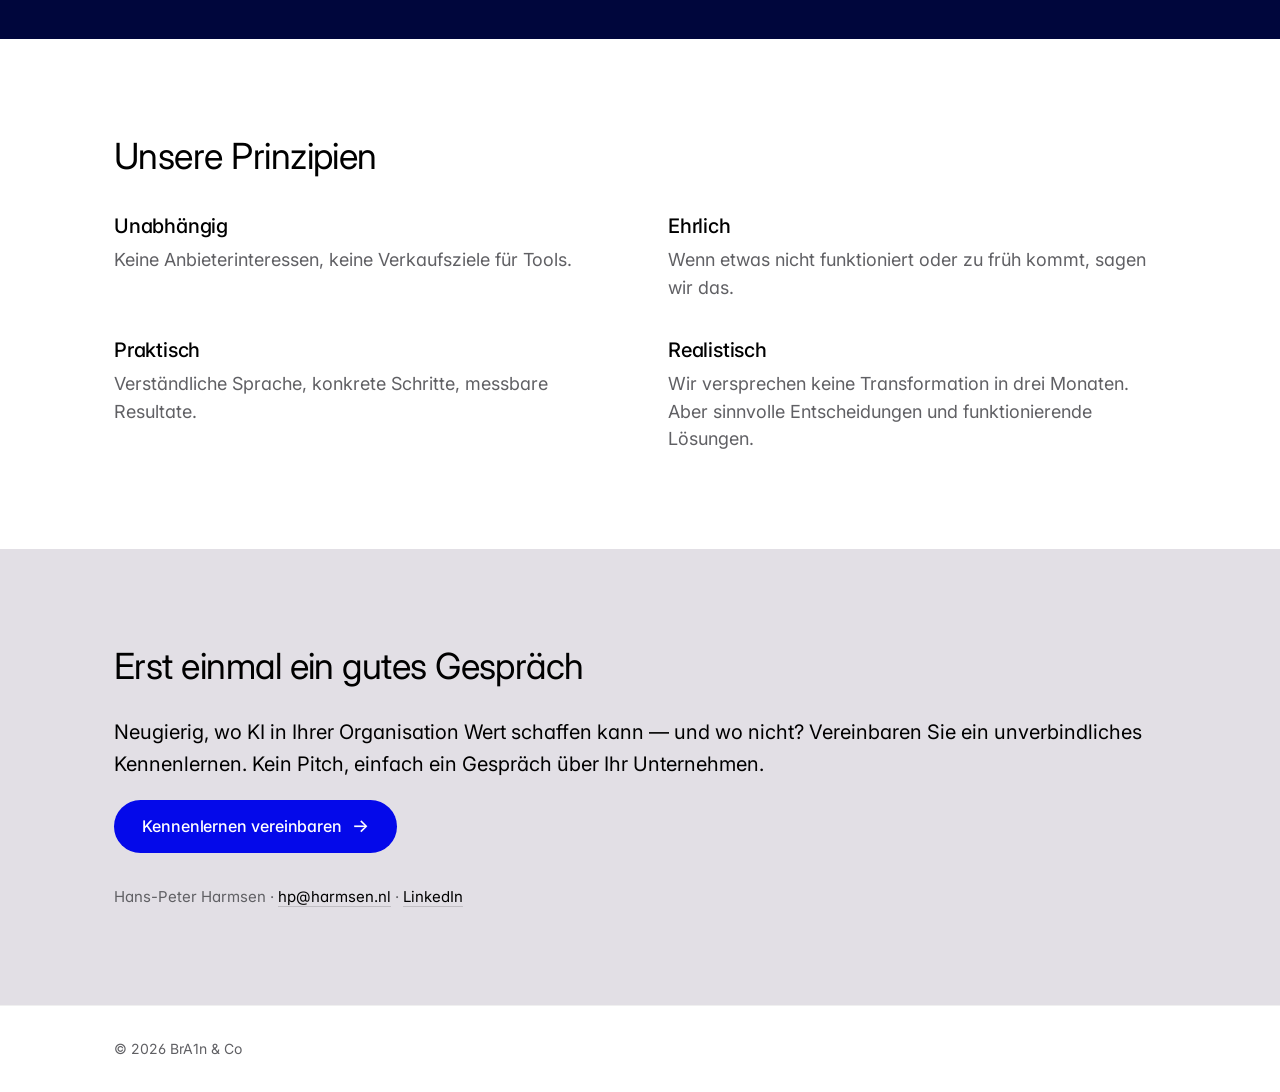
==== commit a4549a93: "Remove Spanish (es) as supported language" ====
--- a/de/index.html
+++ b/de/index.html
@@ -21,7 +21,6 @@
 <link rel="alternate" hreflang="de" href="https://hpharmsen.github.io/bra1n-website/de/">
 <link rel="alternate" hreflang="fr" href="https://hpharmsen.github.io/bra1n-website/fr/">
 <link rel="alternate" hreflang="it" href="https://hpharmsen.github.io/bra1n-website/it/">
-<link rel="alternate" hreflang="es" href="https://hpharmsen.github.io/bra1n-website/es/">
 <link rel="alternate" hreflang="x-default" href="https://hpharmsen.github.io/bra1n-website/">
 
 <link rel="preconnect" href="https://fonts.googleapis.com">
@@ -54,7 +53,6 @@
       <span aria-current="true">DE</span>
       <a href="../fr/">FR</a>
       <a href="../it/">IT</a>
-      <a href="../es/">ES</a>
     </div>
   </div>
 </header>
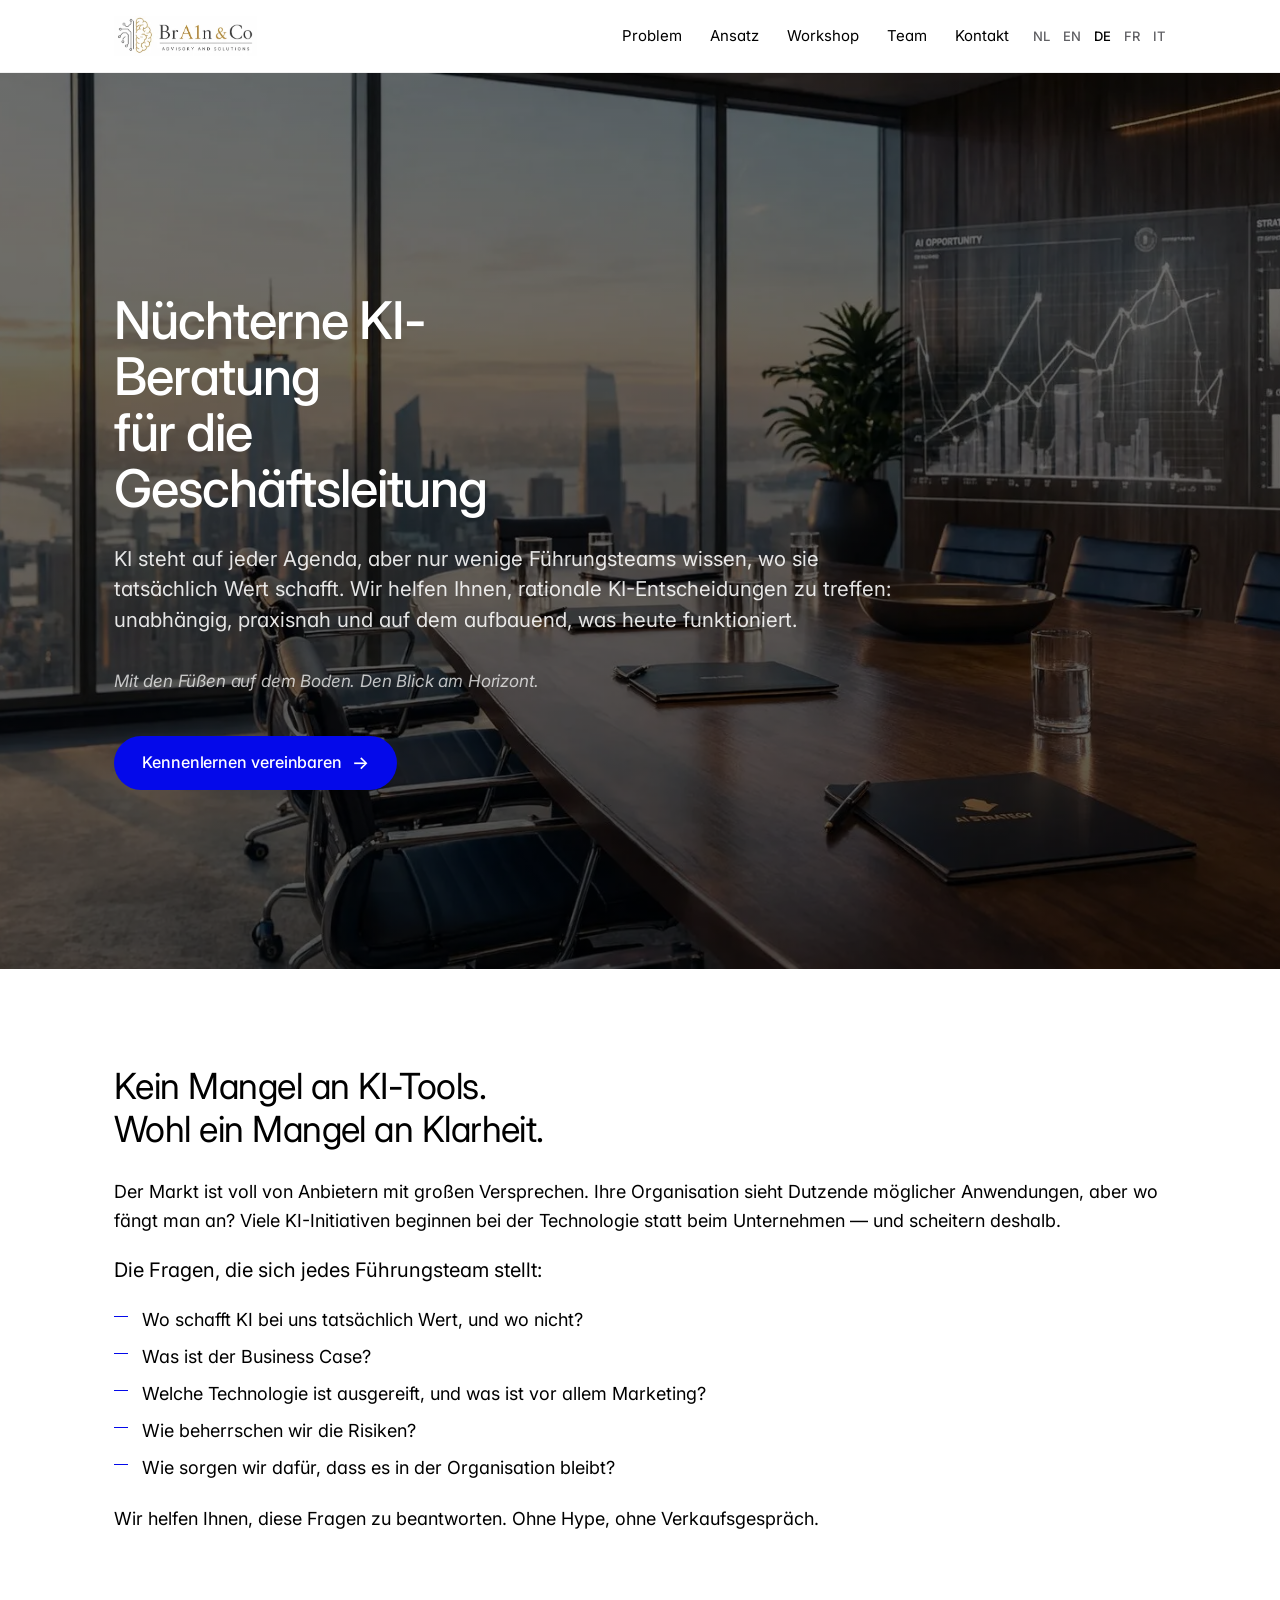
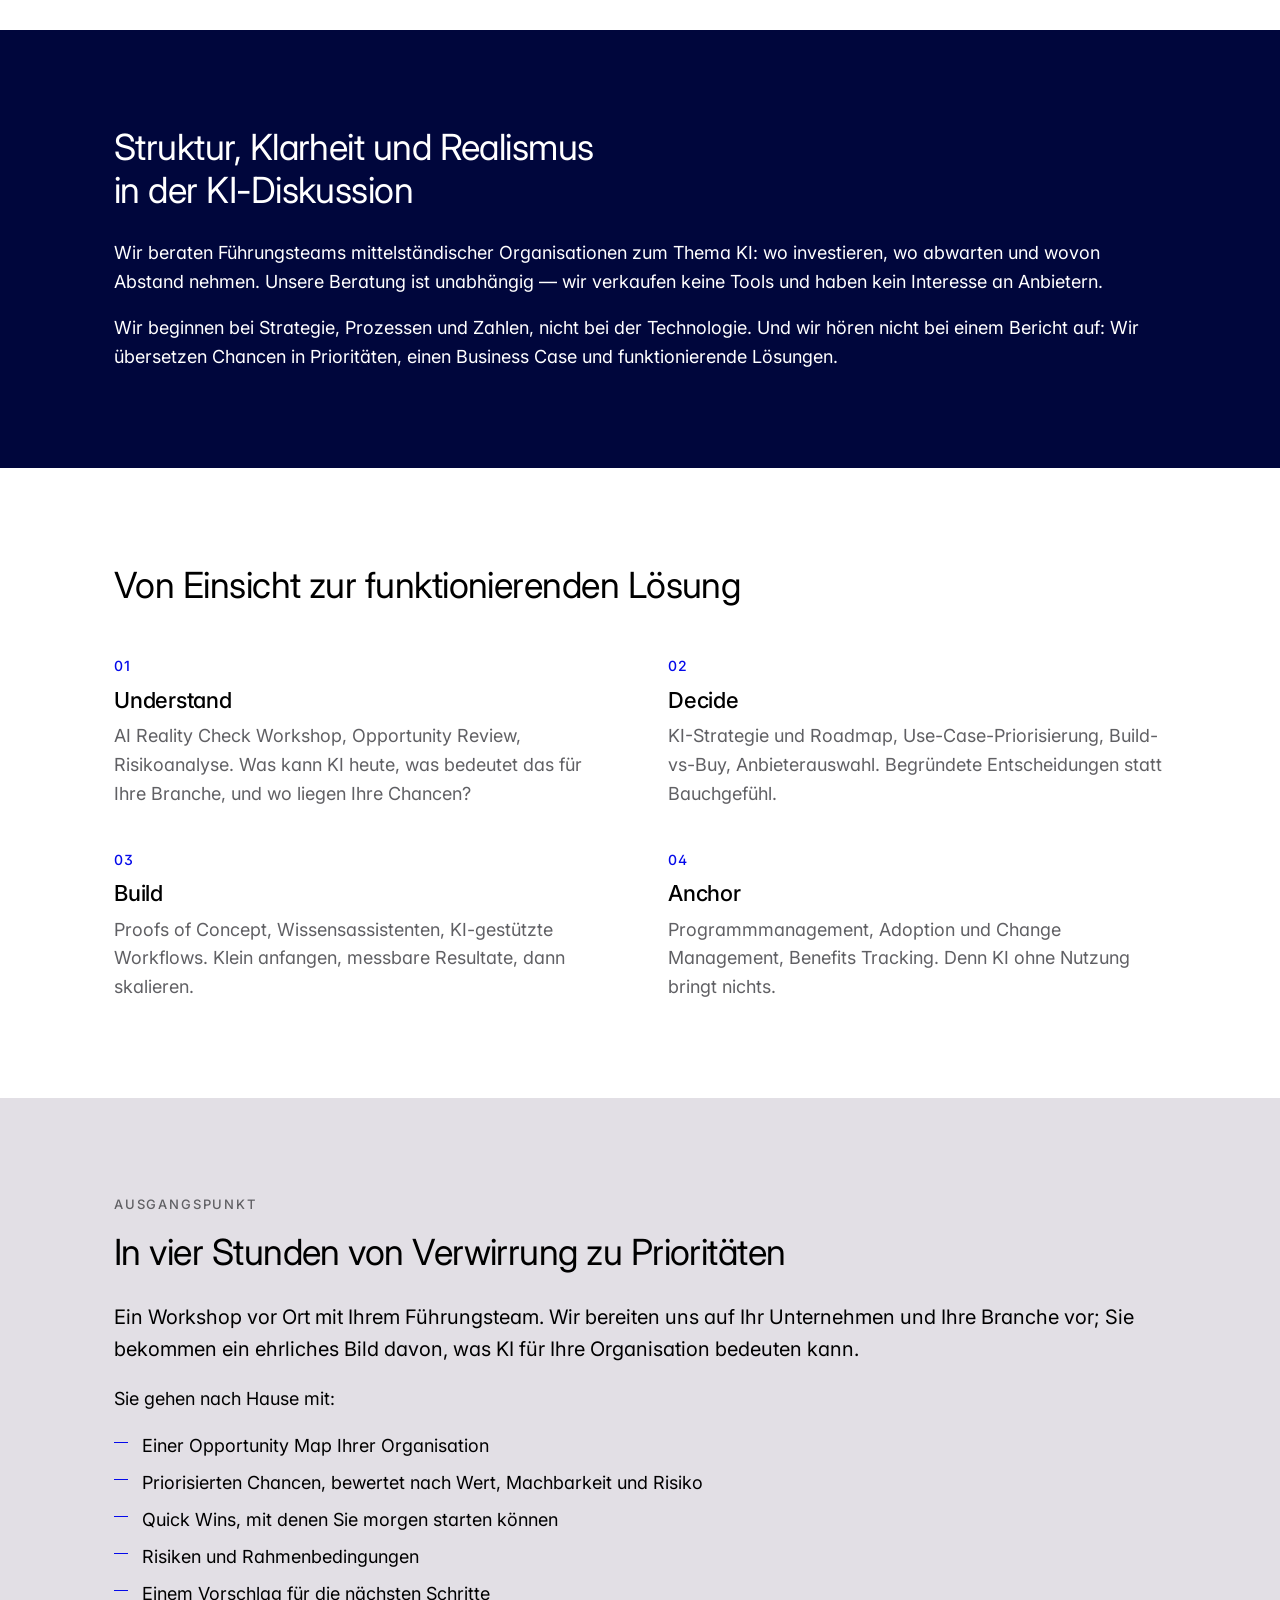
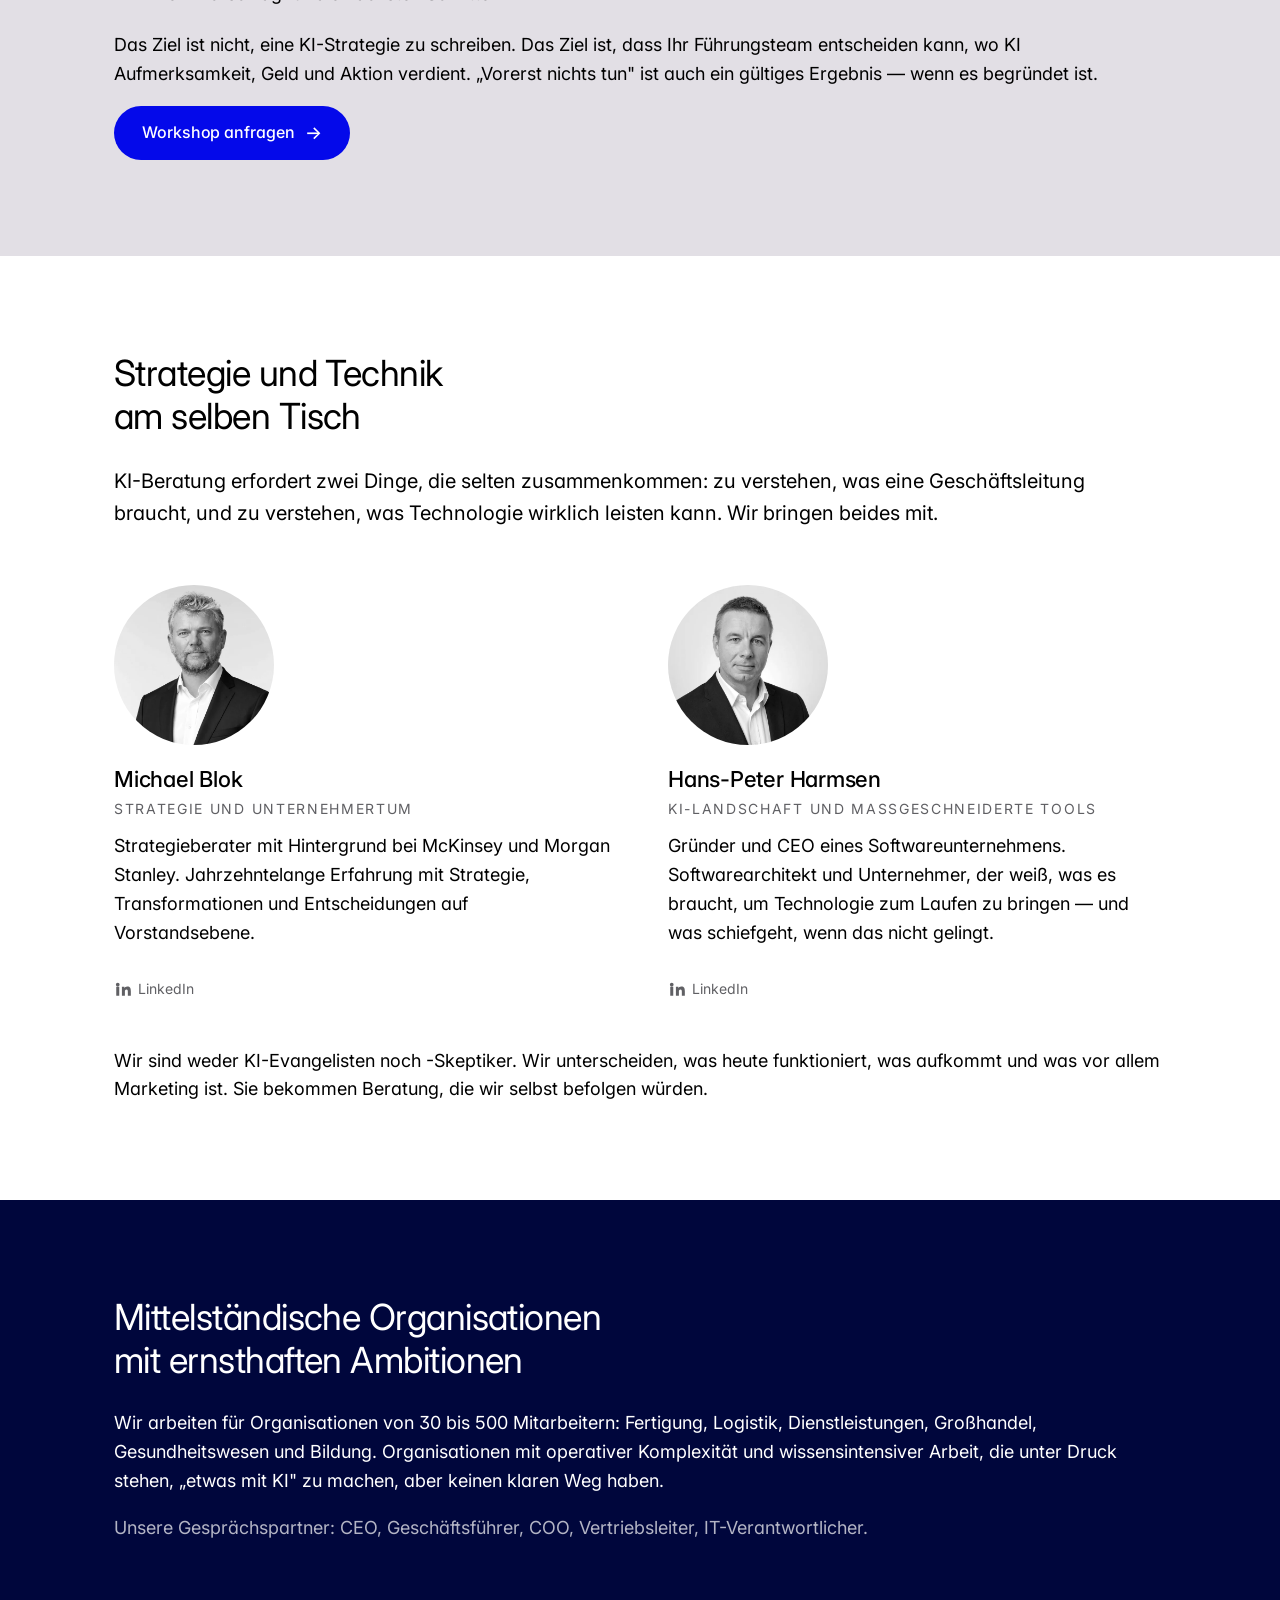
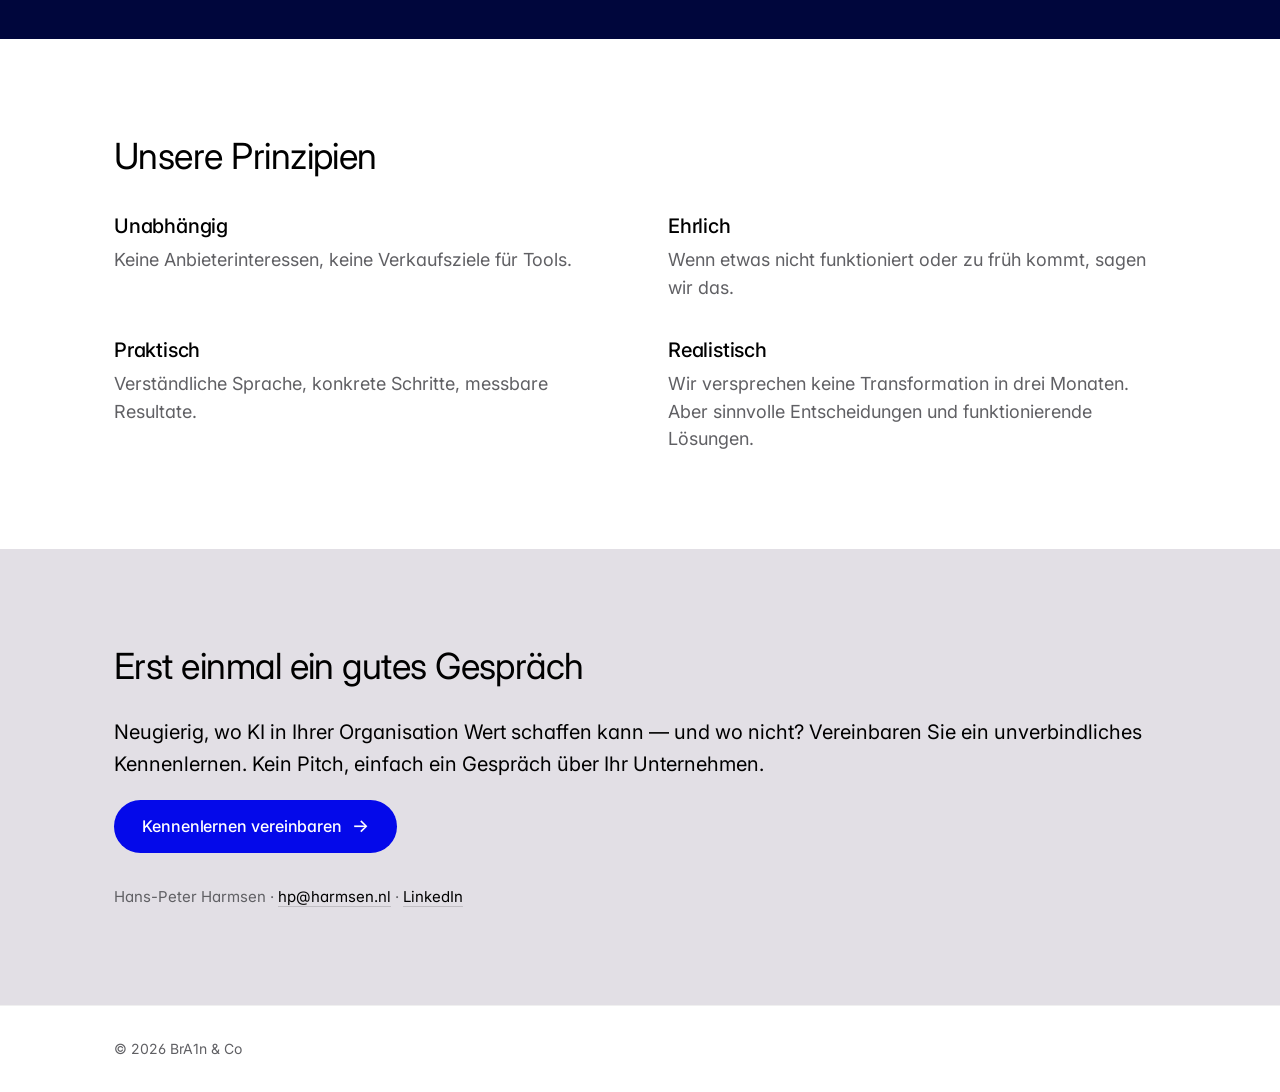
==== commit d8c2e55b: "Team rollen uitbreiden + DE fase-koppen naar Engels Onder de teamfoto's de rolaanduiding verbreed: '" ====
--- a/de/index.html
+++ b/de/index.html
@@ -14,7 +14,6 @@
 <meta property="og:locale:alternate" content="en_US">
 <meta property="og:locale:alternate" content="fr_FR">
 <meta property="og:locale:alternate" content="it_IT">
-<meta property="og:locale:alternate" content="es_ES">
 <link rel="canonical" href="https://hpharmsen.github.io/bra1n-website/de/">
 <link rel="alternate" hreflang="nl" href="https://hpharmsen.github.io/bra1n-website/">
 <link rel="alternate" hreflang="en" href="https://hpharmsen.github.io/bra1n-website/en/">
@@ -102,22 +101,22 @@
       <div class="phases">
         <div class="phase">
           <div class="phase__num">01</div>
-          <h3>Verstehen</h3>
+          <h3>Understand</h3>
           <p>AI Reality Check Workshop, Opportunity Review, Risikoanalyse. Was kann KI heute, was bedeutet das für Ihre Branche, und wo liegen Ihre Chancen?</p>
         </div>
         <div class="phase">
           <div class="phase__num">02</div>
-          <h3>Entscheiden</h3>
+          <h3>Decide</h3>
           <p>KI-Strategie und Roadmap, Use-Case-Priorisierung, Build-vs-Buy, Anbieterauswahl. Begründete Entscheidungen statt Bauchgefühl.</p>
         </div>
         <div class="phase">
           <div class="phase__num">03</div>
-          <h3>Bauen</h3>
+          <h3>Build</h3>
           <p>Proofs of Concept, Wissensassistenten, KI-gestützte Workflows. Klein anfangen, messbare Resultate, dann skalieren.</p>
         </div>
         <div class="phase">
           <div class="phase__num">04</div>
-          <h3>Verankern</h3>
+          <h3>Anchor</h3>
           <p>Programmmanagement, Adoption und Change Management, Benefits Tracking. Denn KI ohne Nutzung bringt nichts.</p>
         </div>
       </div>
@@ -154,7 +153,7 @@
             <img src="../assets/img/michael.jpg" alt="Porträt von Michael Blok" loading="lazy" width="600" height="600">
           </picture>
           <h3>Michael Blok</h3>
-          <p class="person__role">Strategie</p>
+          <p class="person__role">Strategie und Unternehmertum</p>
           <p>Strategieberater mit Hintergrund bei McKinsey und Morgan Stanley. Jahrzehntelange Erfahrung mit Strategie, Transformationen und Entscheidungen auf Vorstandsebene.</p>
           <a class="linkedin" href="https://www.linkedin.com/in/michael-b-5817b/" aria-label="LinkedIn von Michael Blok" rel="noopener">
             <svg viewBox="0 0 24 24" width="20" height="20" aria-hidden="true"><path fill="currentColor" d="M4.98 3.5a2.5 2.5 0 1 1 0 5 2.5 2.5 0 0 1 0-5zM3 9h4v12H3V9zm7 0h3.8v1.7h.06c.53-1 1.84-2.05 3.79-2.05 4.05 0 4.8 2.66 4.8 6.13V21h-4v-5.46c0-1.3-.02-2.97-1.81-2.97-1.82 0-2.1 1.42-2.1 2.88V21h-4V9z"/></svg>
@@ -168,7 +167,7 @@
             <img src="../assets/img/hp.jpg" alt="Porträt von Hans-Peter Harmsen" loading="lazy" width="600" height="600">
           </picture>
           <h3>Hans-Peter Harmsen</h3>
-          <p class="person__role">Technik</p>
+          <p class="person__role">KI-Landschaft und maßgeschneiderte Tools</p>
           <p>Gründer und CEO eines Softwareunternehmens. Softwarearchitekt und Unternehmer, der weiß, was es braucht, um Technologie zum Laufen zu bringen — und was schiefgeht, wenn das nicht gelingt.</p>
           <a class="linkedin" href="https://www.linkedin.com/in/hpharmsen" aria-label="LinkedIn von Hans-Peter Harmsen" rel="noopener">
             <svg viewBox="0 0 24 24" width="20" height="20" aria-hidden="true"><path fill="currentColor" d="M4.98 3.5a2.5 2.5 0 1 1 0 5 2.5 2.5 0 0 1 0-5zM3 9h4v12H3V9zm7 0h3.8v1.7h.06c.53-1 1.84-2.05 3.79-2.05 4.05 0 4.8 2.66 4.8 6.13V21h-4v-5.46c0-1.3-.02-2.97-1.81-2.97-1.82 0-2.1 1.42-2.1 2.88V21h-4V9z"/></svg>
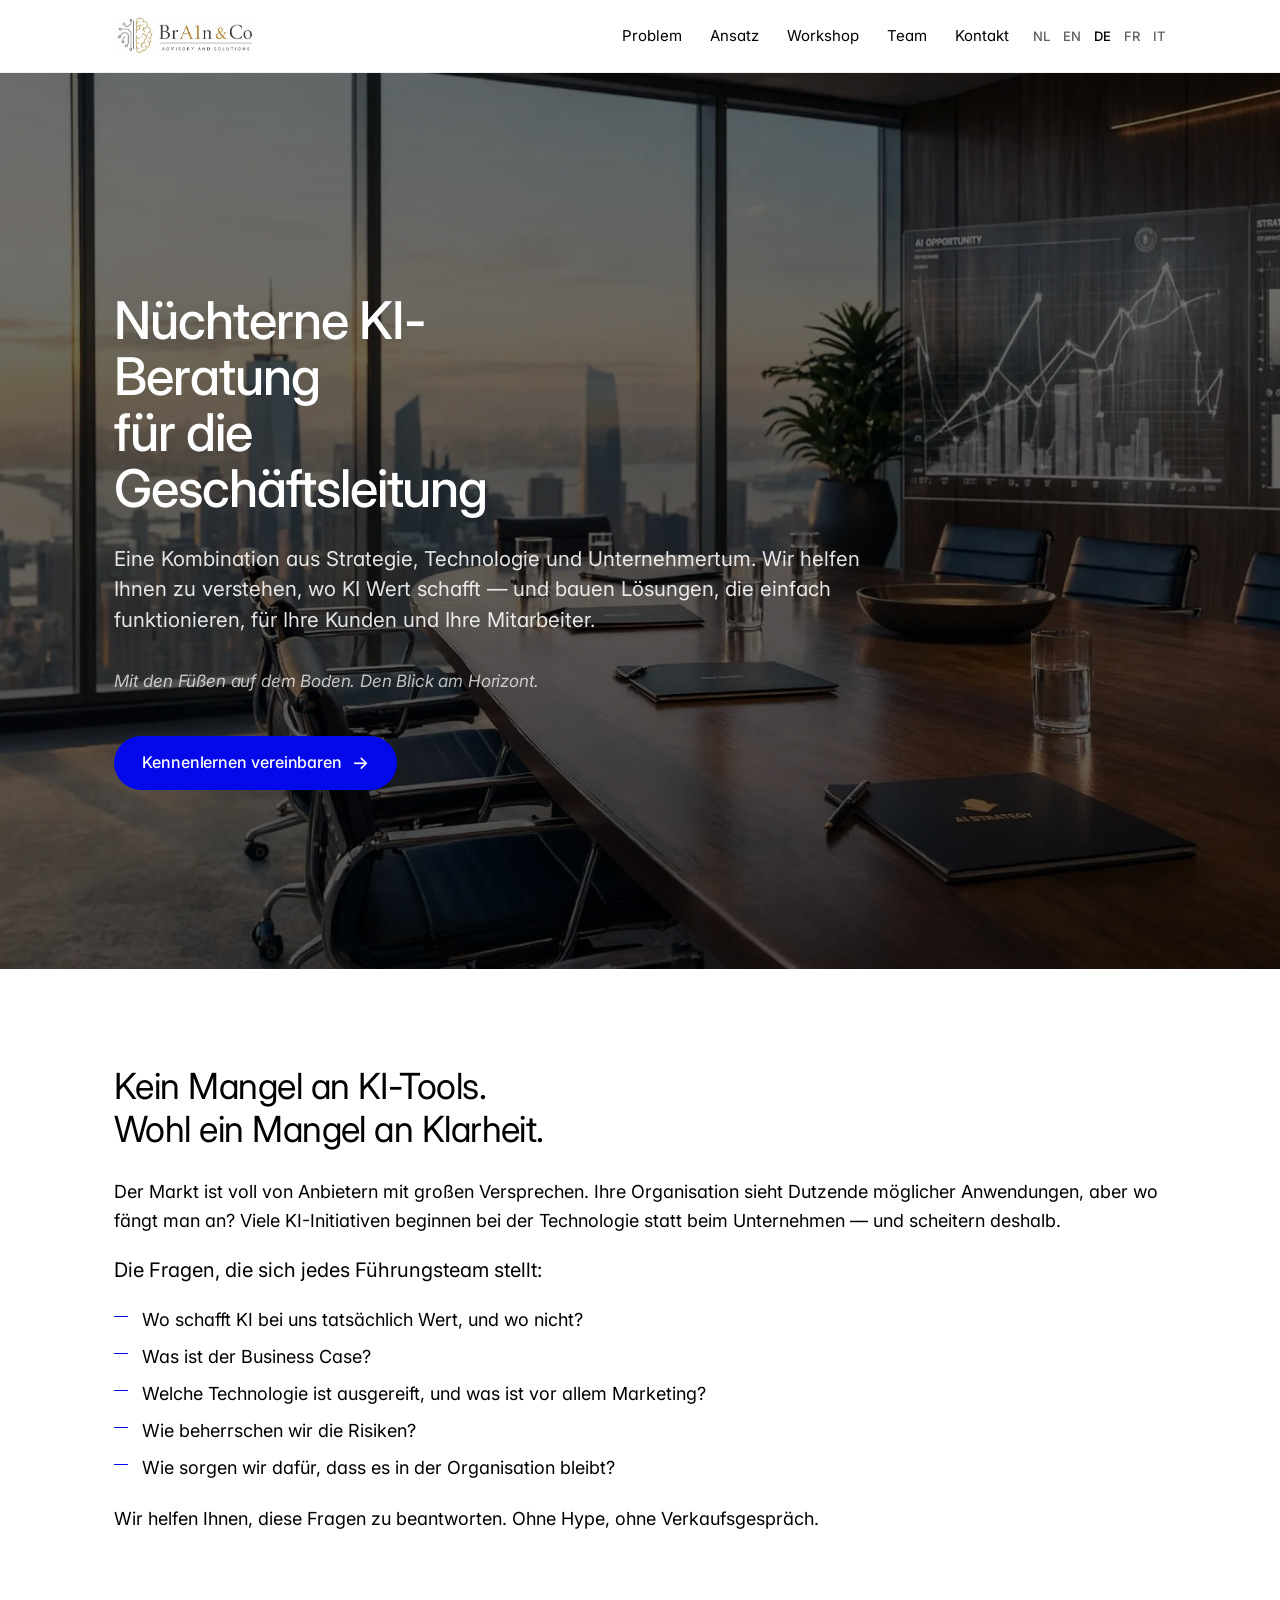
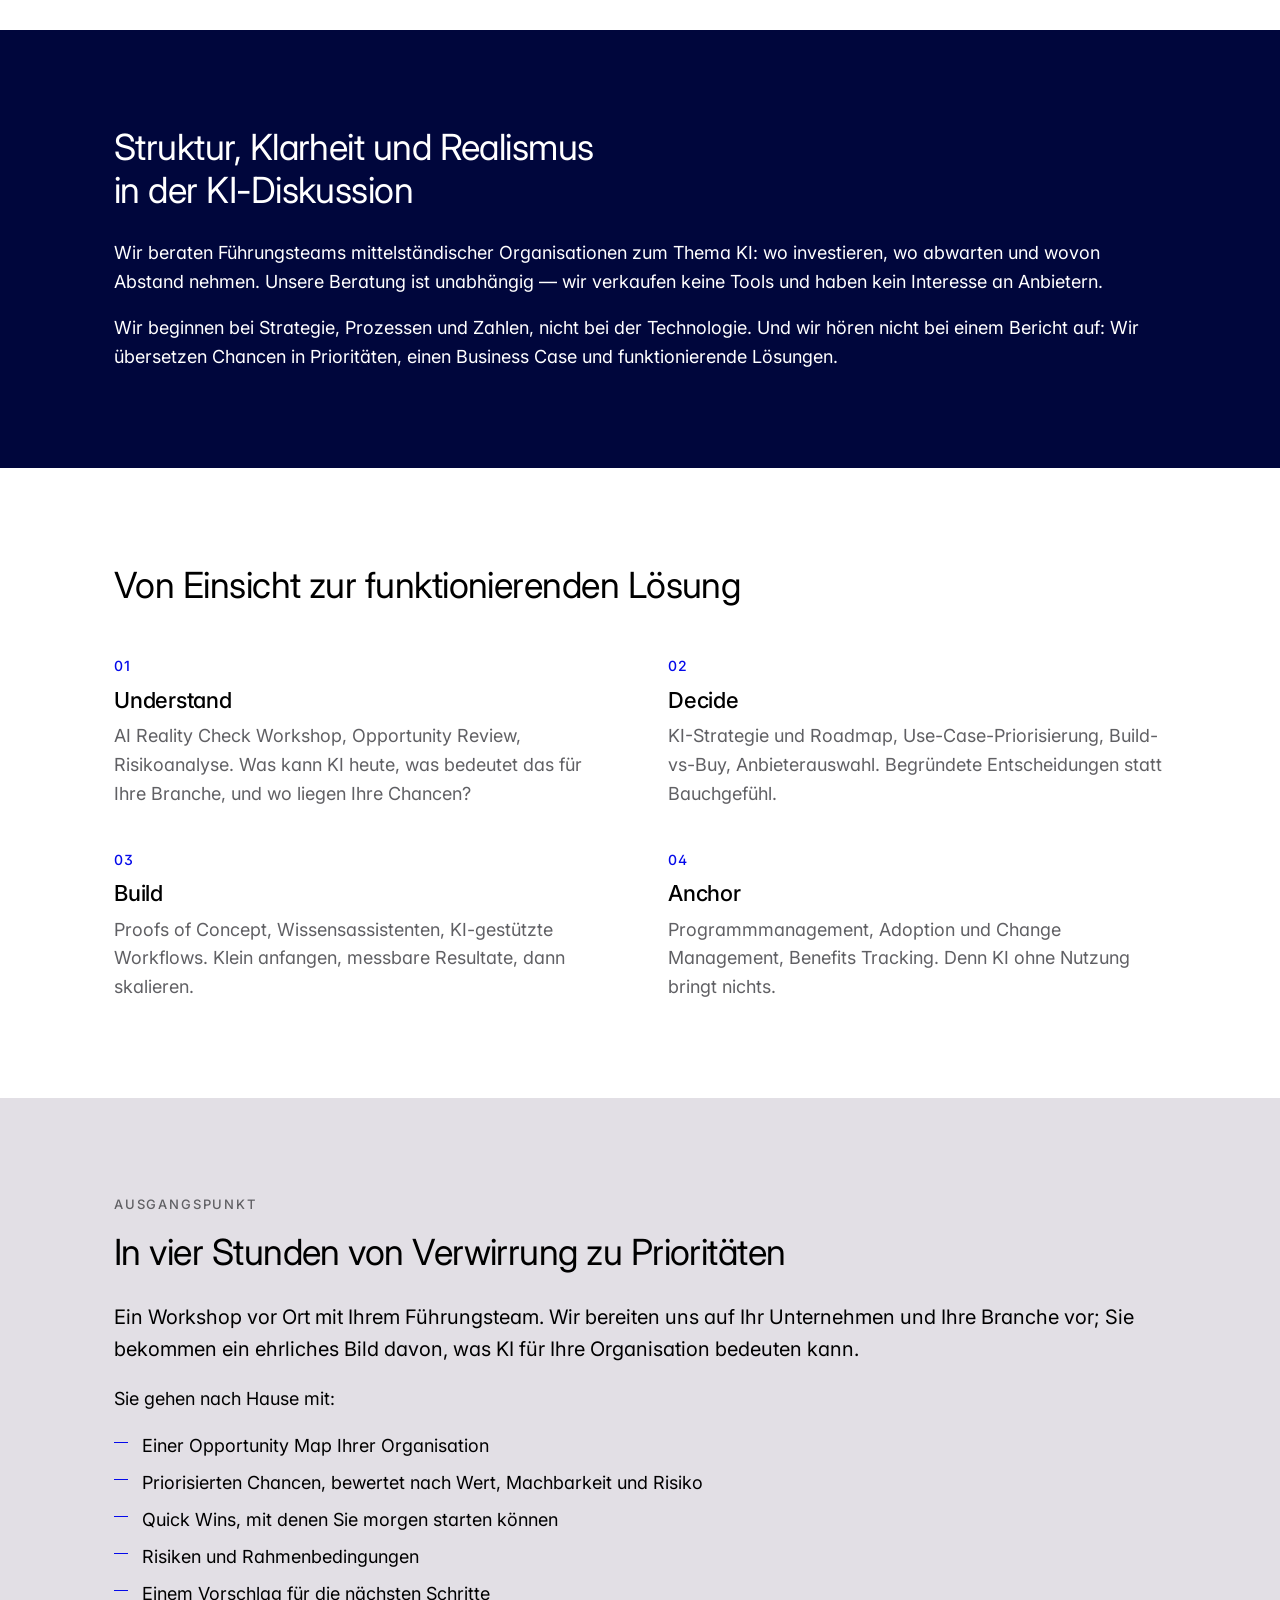
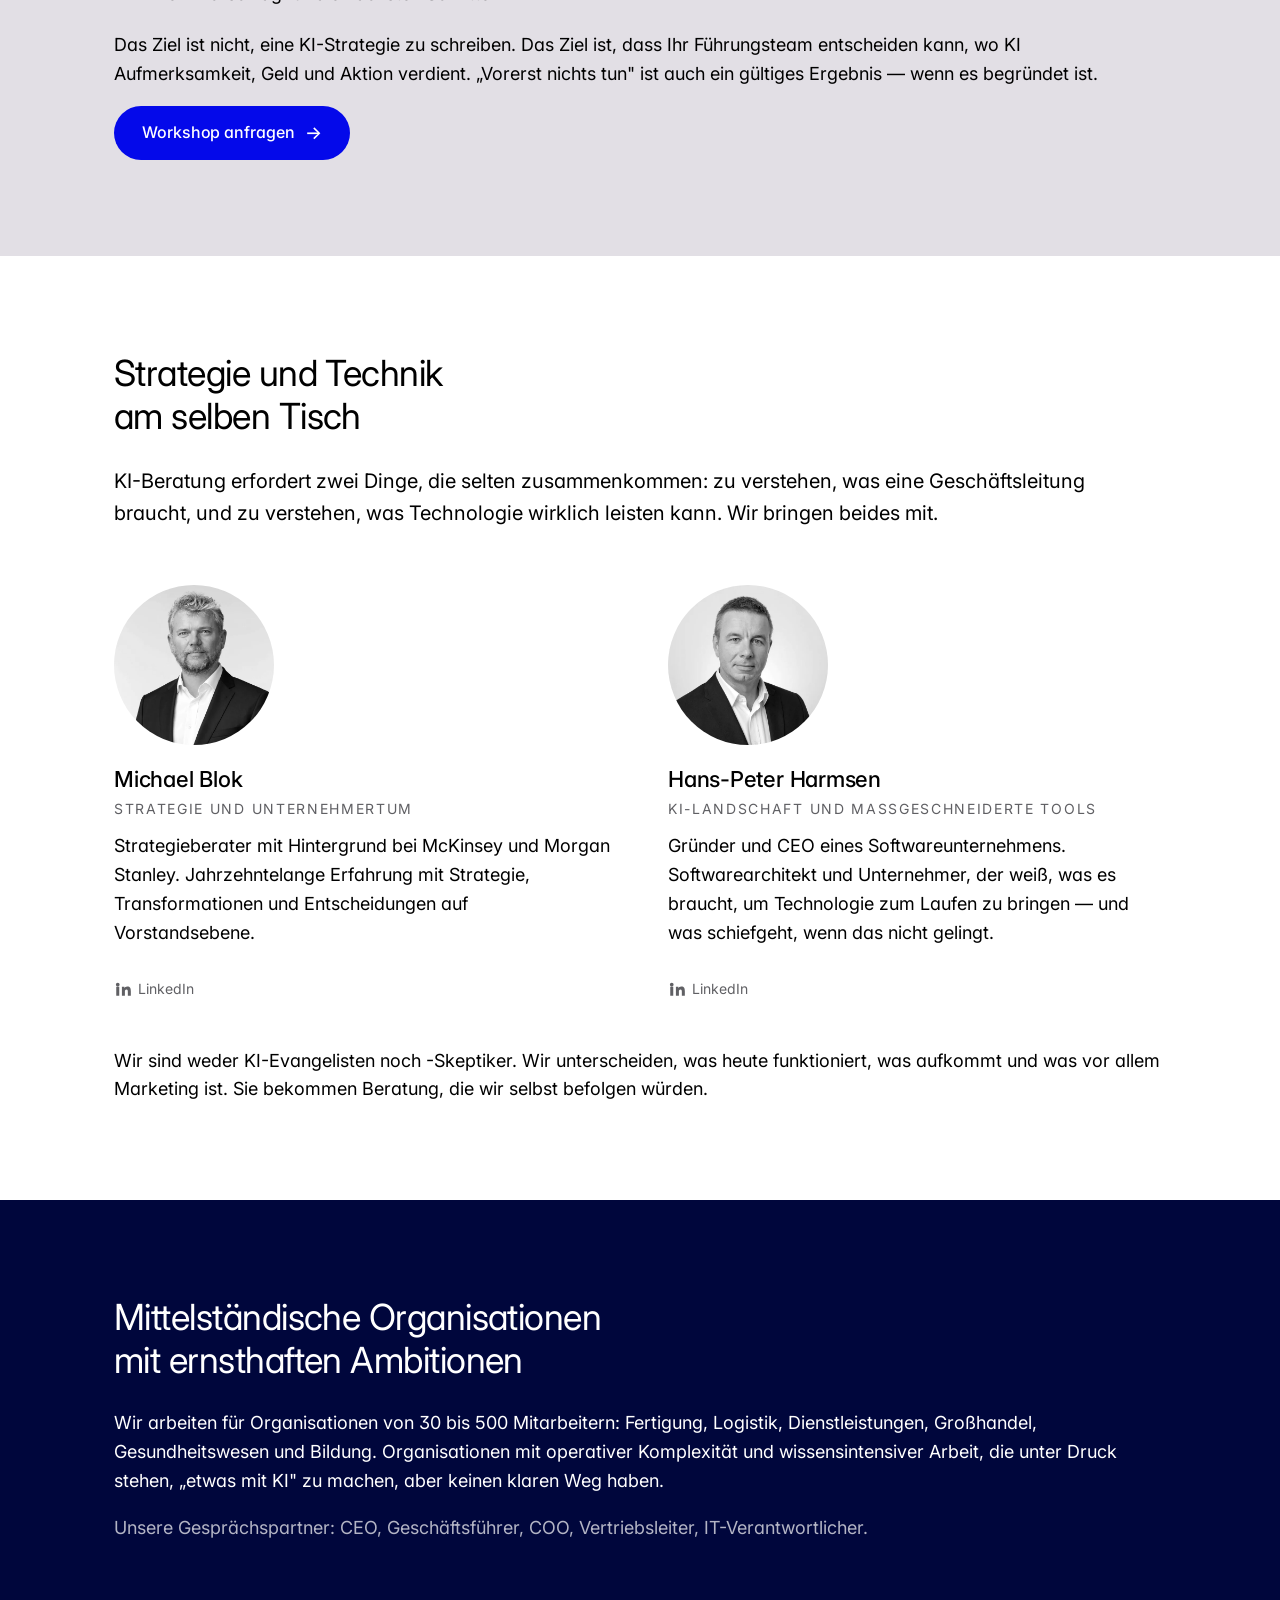
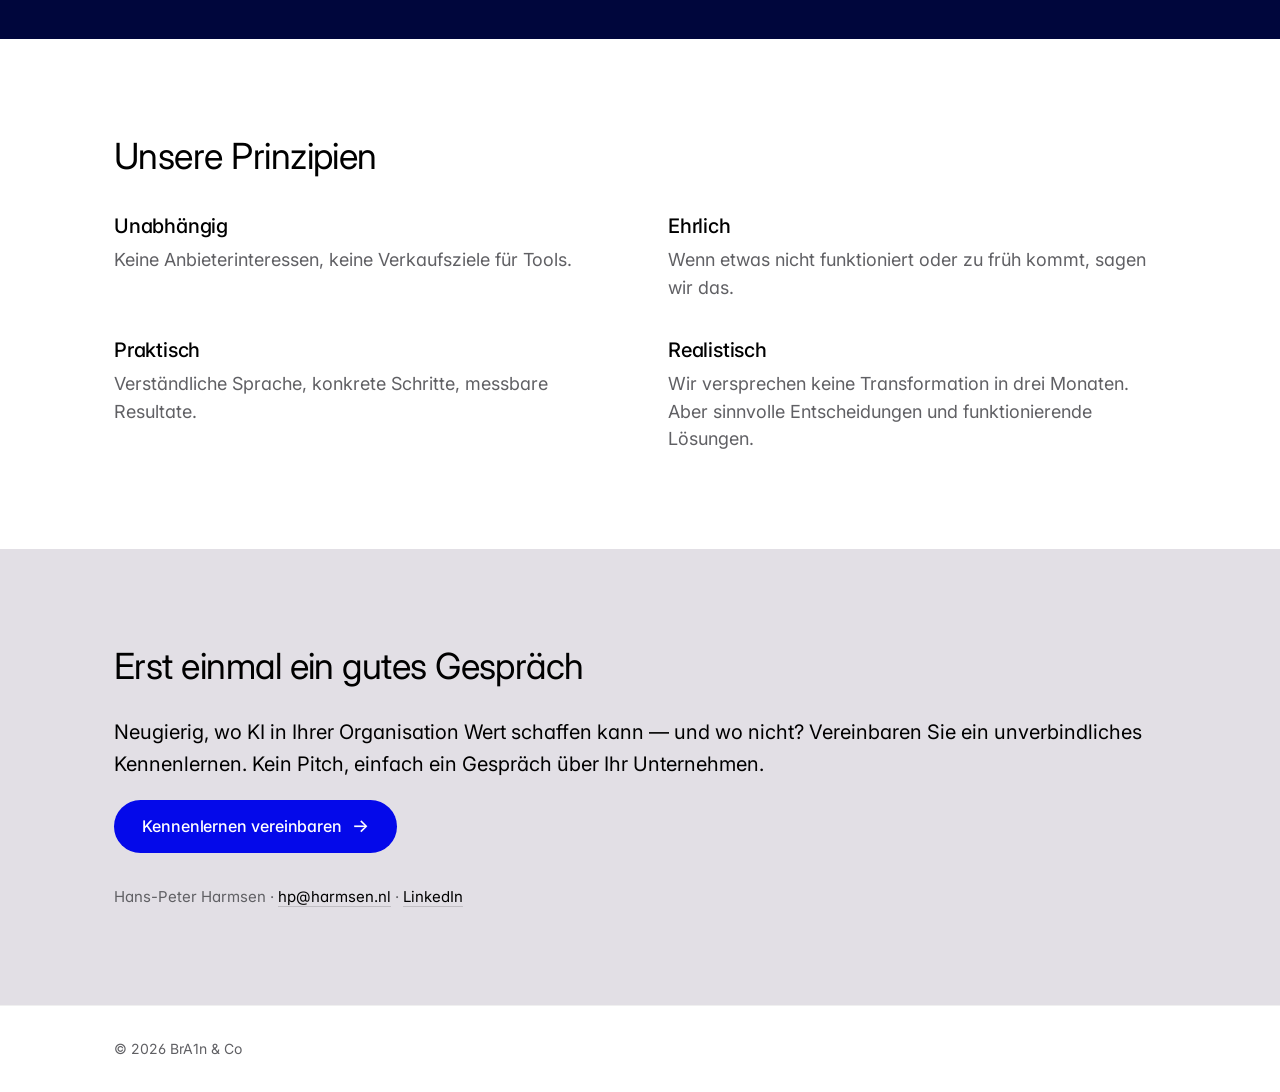
==== commit c0401cea: "Hero-lede herschreven op alle taalvarianten Nieuwe propositie: combinatie van strategie, technologie" ====
--- a/de/index.html
+++ b/de/index.html
@@ -65,7 +65,7 @@
     </picture>
     <div class="container">
       <h1 class="hero__title">Nüchterne KI-Beratung<br>für die Geschäftsleitung</h1>
-      <p class="hero__lede">KI steht auf jeder Agenda, aber nur wenige Führungsteams wissen, wo sie tatsächlich Wert schafft. Wir helfen Ihnen, rationale KI-Entscheidungen zu treffen: unabhängig, praxisnah und auf dem aufbauend, was heute funktioniert.</p>
+      <p class="hero__lede">Eine Kombination aus Strategie, Technologie und Unternehmertum. Wir helfen Ihnen zu verstehen, wo KI Wert schafft — und bauen Lösungen, die einfach funktionieren, für Ihre Kunden und Ihre Mitarbeiter.</p>
       <p class="hero__slogan"><em>Mit den Füßen auf dem Boden. Den Blick am Horizont.</em></p>
       <a class="btn btn--primary" href="mailto:hp@harmsen.nl?subject=Kennenlernen%20%C3%BCber%20BrA1n%20%26%20Co%20Website">Kennenlernen vereinbaren</a>
     </div>
@@ -147,7 +147,7 @@
       <p class="lead">KI-Beratung erfordert zwei Dinge, die selten zusammenkommen: zu verstehen, was eine Geschäftsleitung braucht, und zu verstehen, was Technologie wirklich leisten kann. Wir bringen beides mit.</p>
 
       <div class="team">
-        <article class="person">
+        <article class="person person--bw">
           <picture>
             <source srcset="../assets/img/michael.webp" type="image/webp">
             <img src="../assets/img/michael.jpg" alt="Porträt von Michael Blok" loading="lazy" width="600" height="600">
--- a/assets/css/style.css
+++ b/assets/css/style.css
@@ -321,6 +321,8 @@
   transition: filter .25s ease;
 }
 .person:hover img { filter: grayscale(0%); }
+.person--bw img,
+.person--bw:hover img { filter: grayscale(100%) contrast(1.02); }
 .person h3 { margin-bottom: 4px; }
 .person__role {
   color: var(--text-subtle);
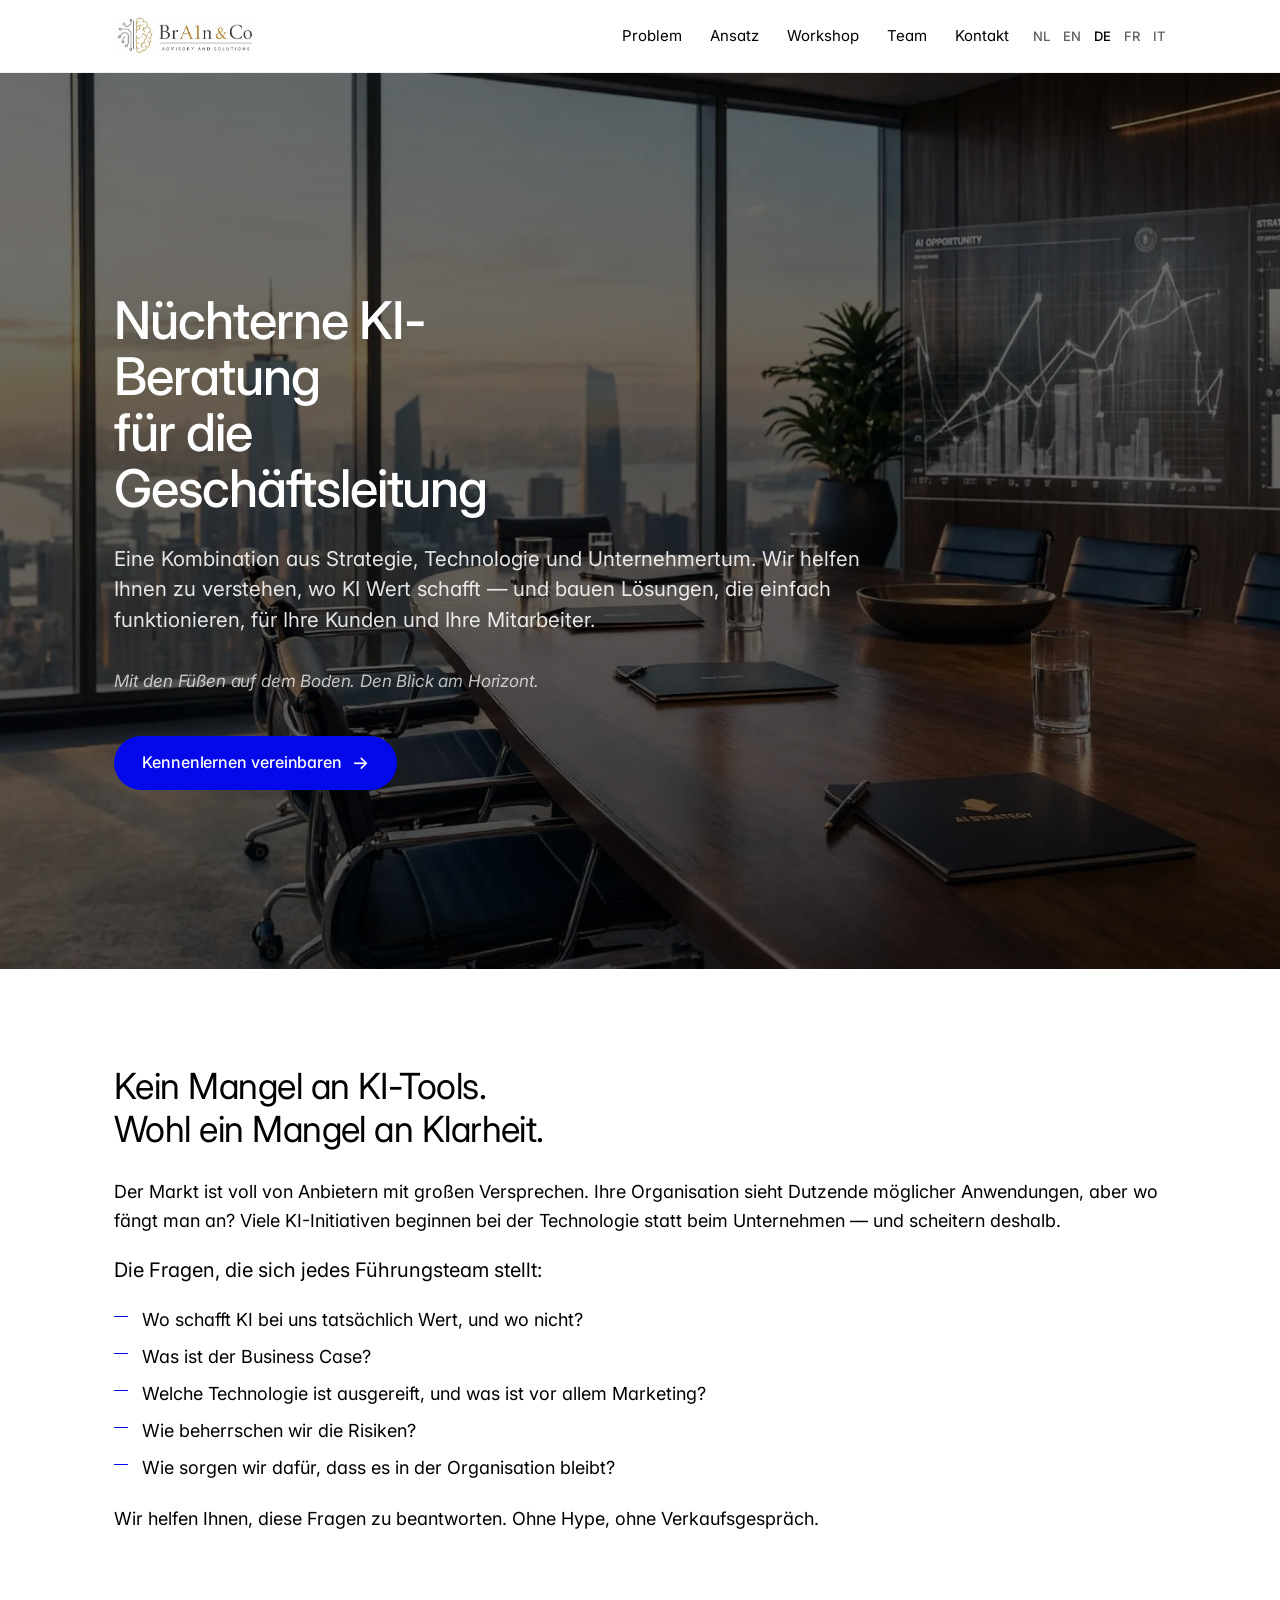
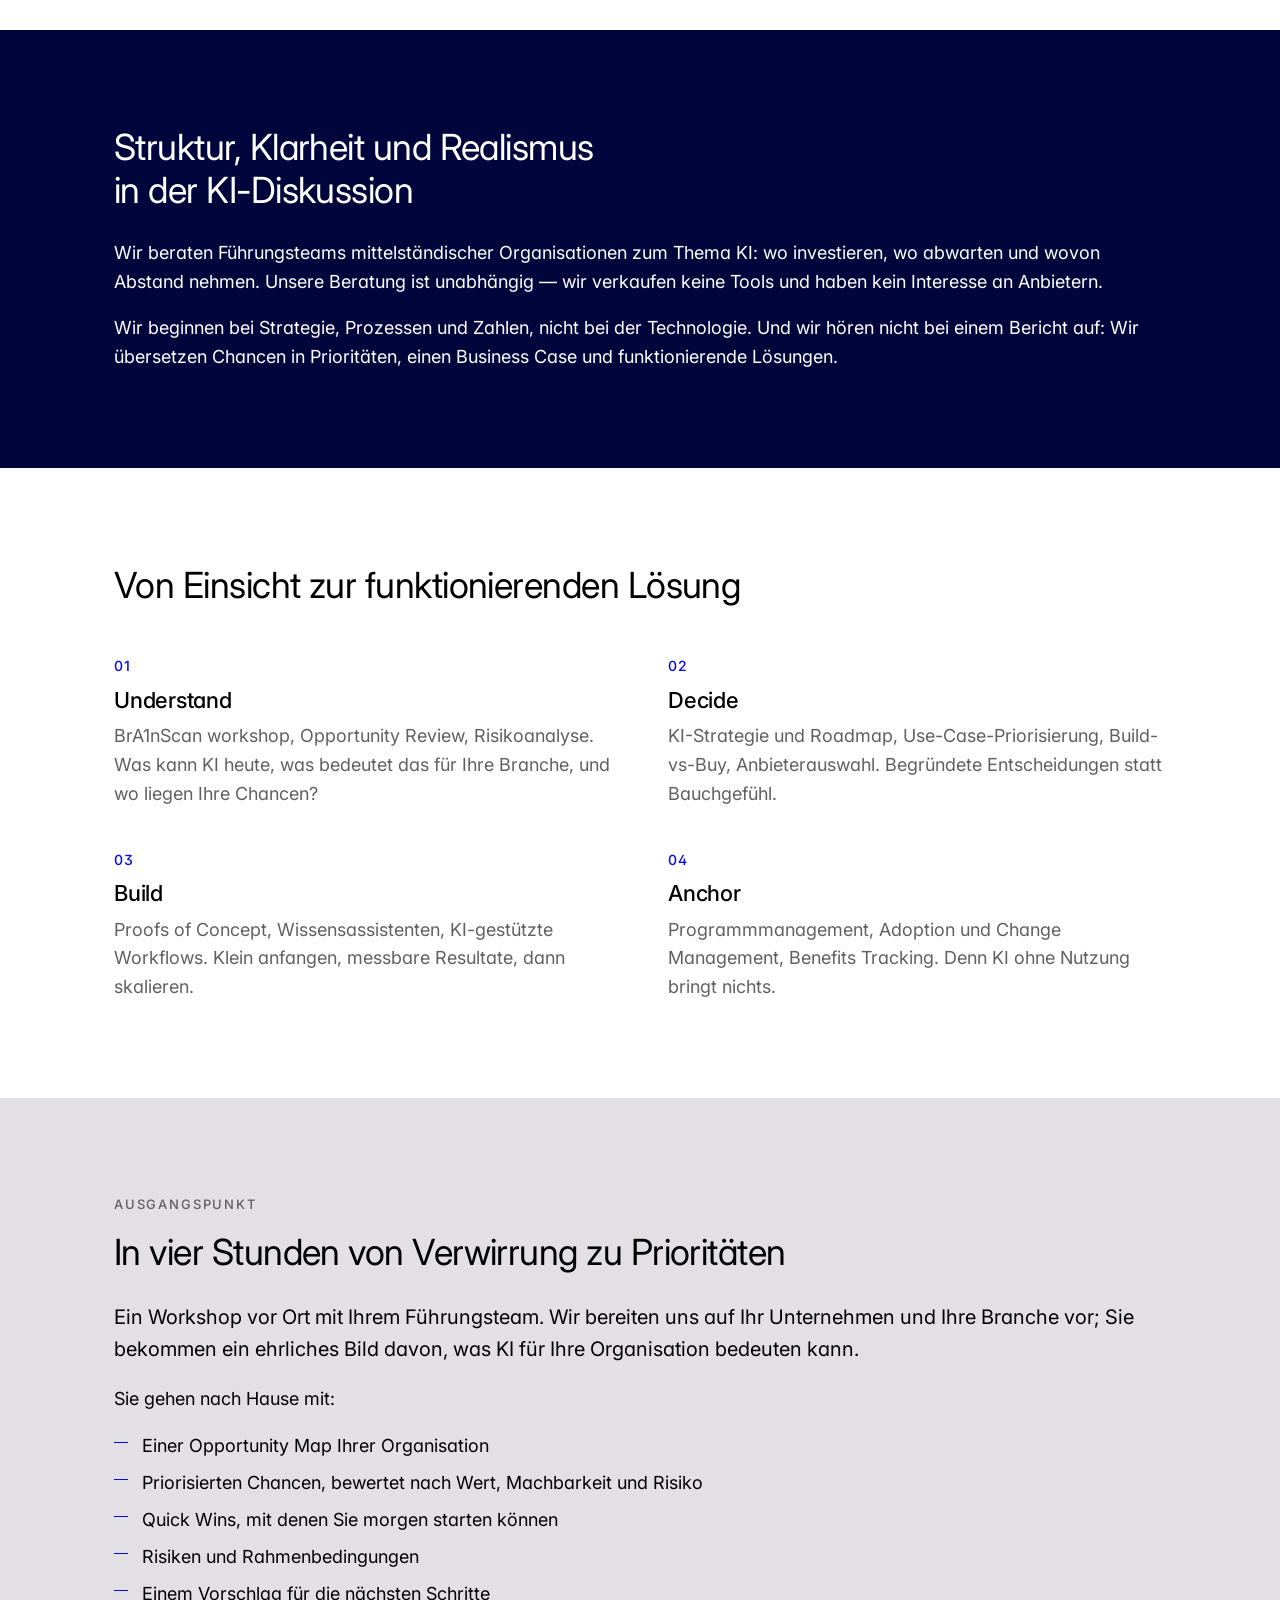
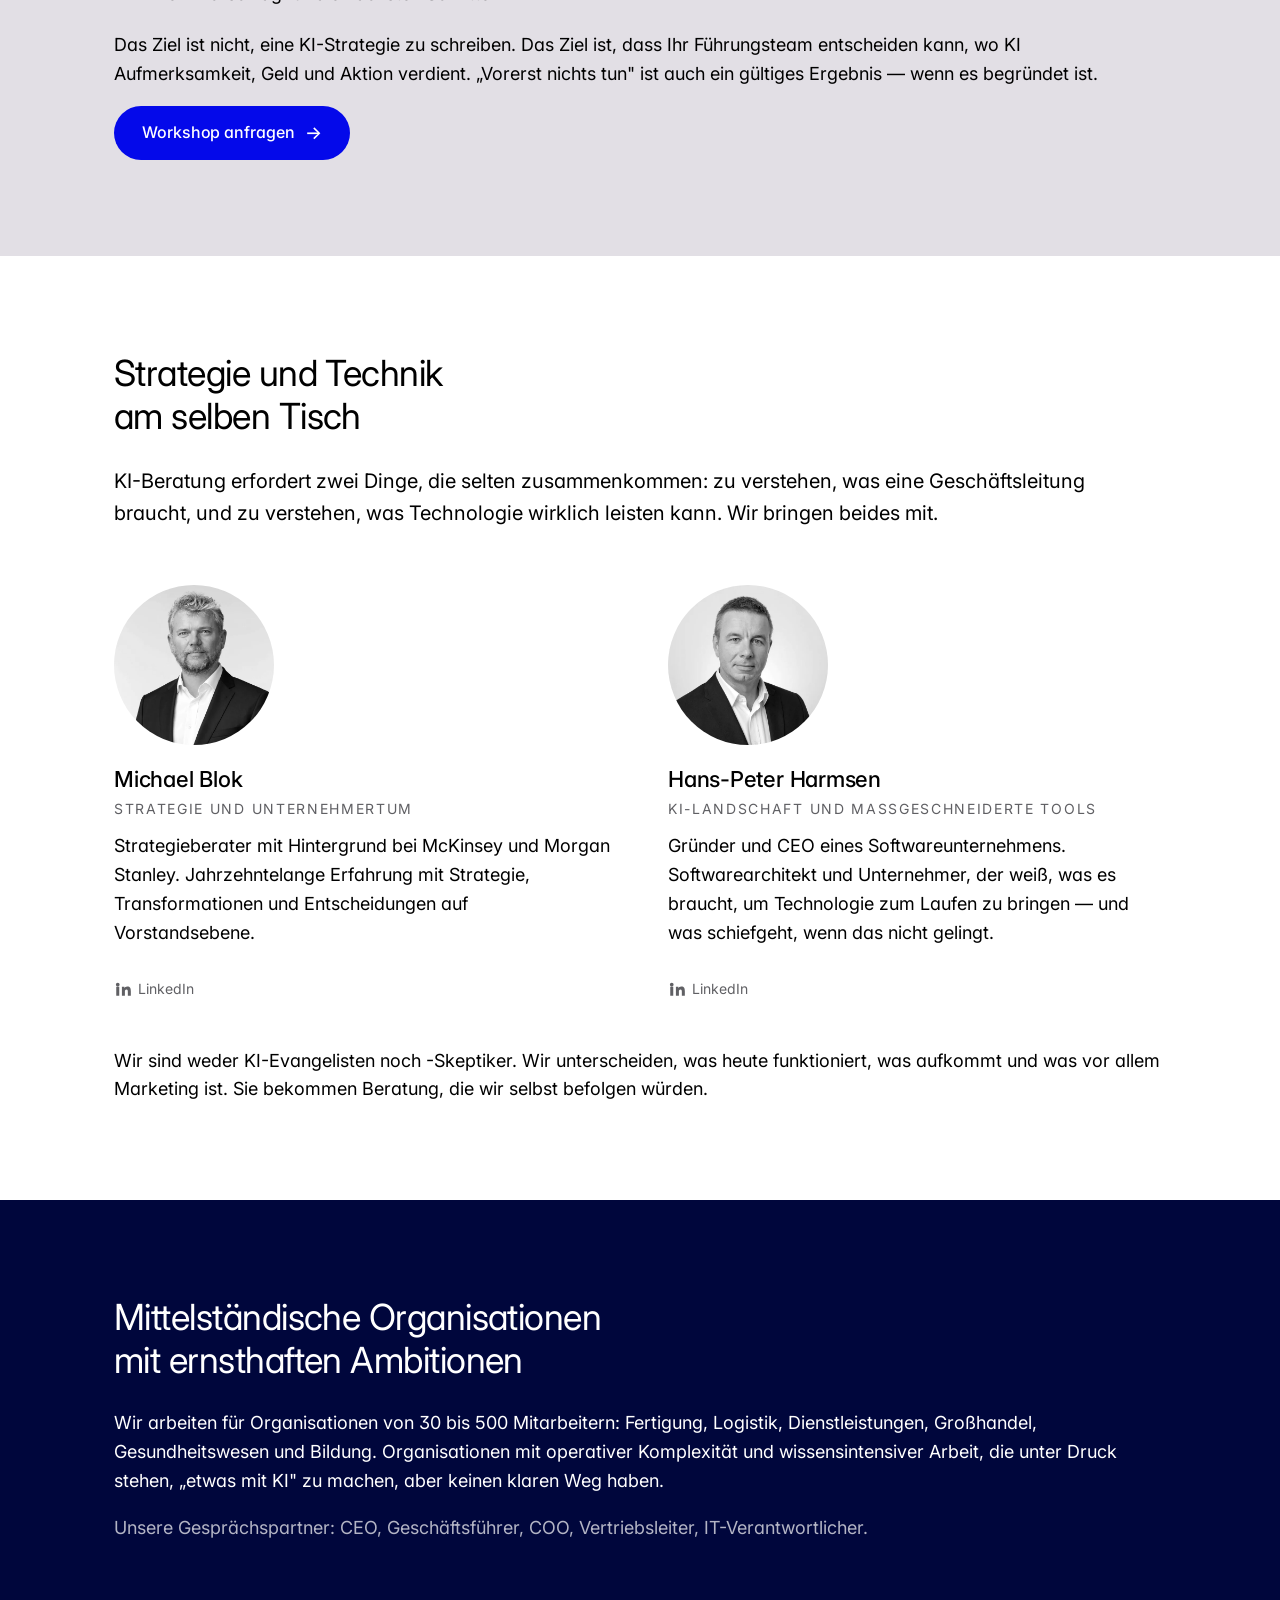
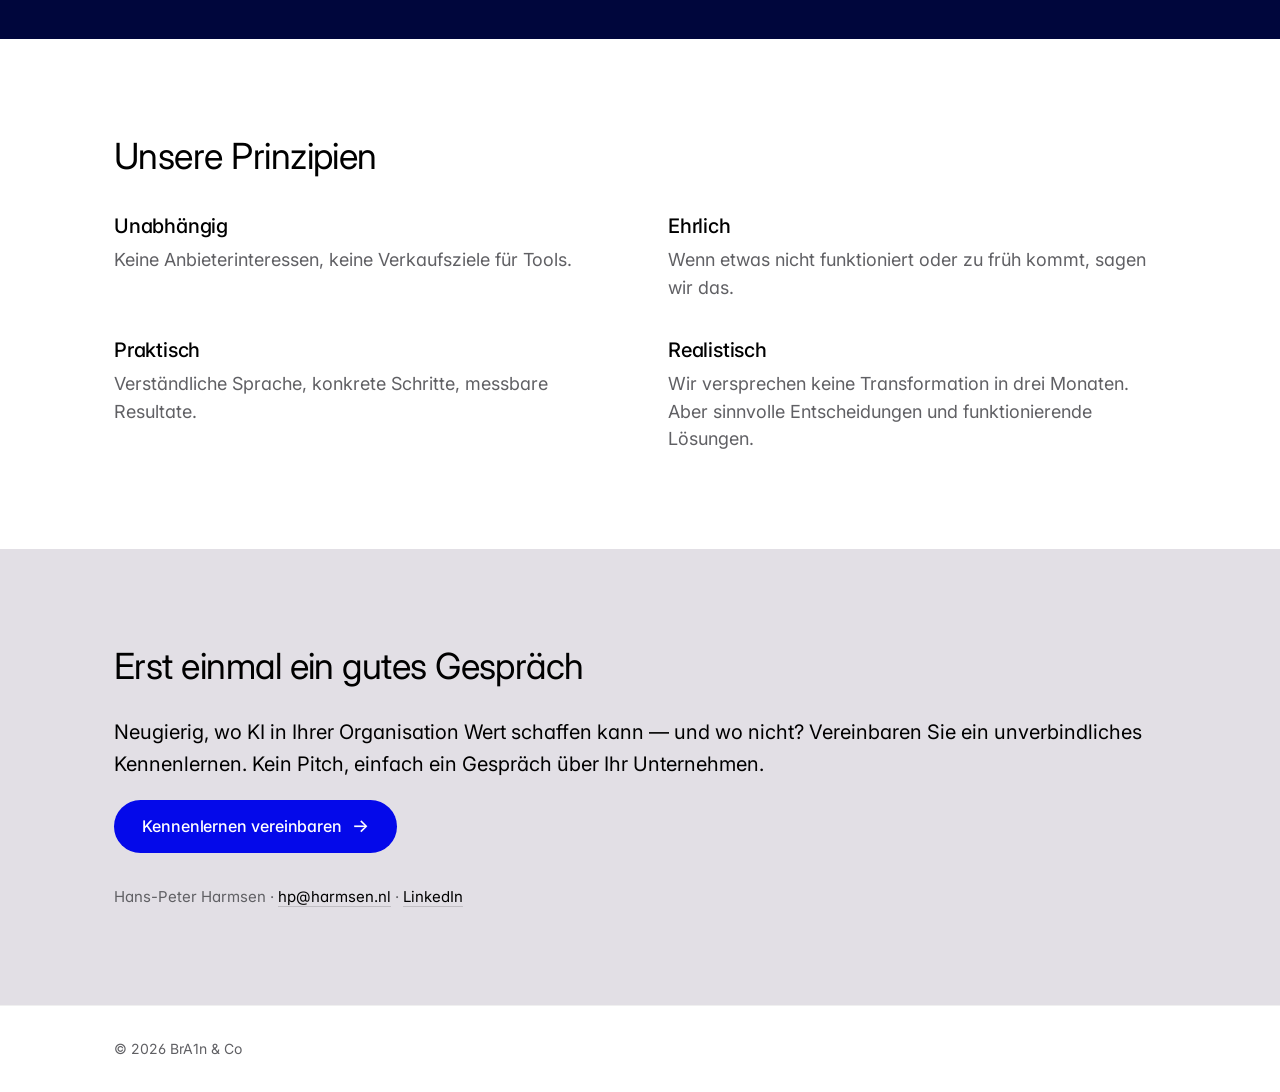
==== commit 3880e06a: "Hernoem 'AI Reality Check Workshop' naar 'BrA1nScan workshop' in alle talen Co-Authored-By: Claude O" ====
--- a/de/index.html
+++ b/de/index.html
@@ -102,7 +102,7 @@
         <div class="phase">
           <div class="phase__num">01</div>
           <h3>Understand</h3>
-          <p>AI Reality Check Workshop, Opportunity Review, Risikoanalyse. Was kann KI heute, was bedeutet das für Ihre Branche, und wo liegen Ihre Chancen?</p>
+          <p>BrA1nScan workshop, Opportunity Review, Risikoanalyse. Was kann KI heute, was bedeutet das für Ihre Branche, und wo liegen Ihre Chancen?</p>
         </div>
         <div class="phase">
           <div class="phase__num">02</div>
